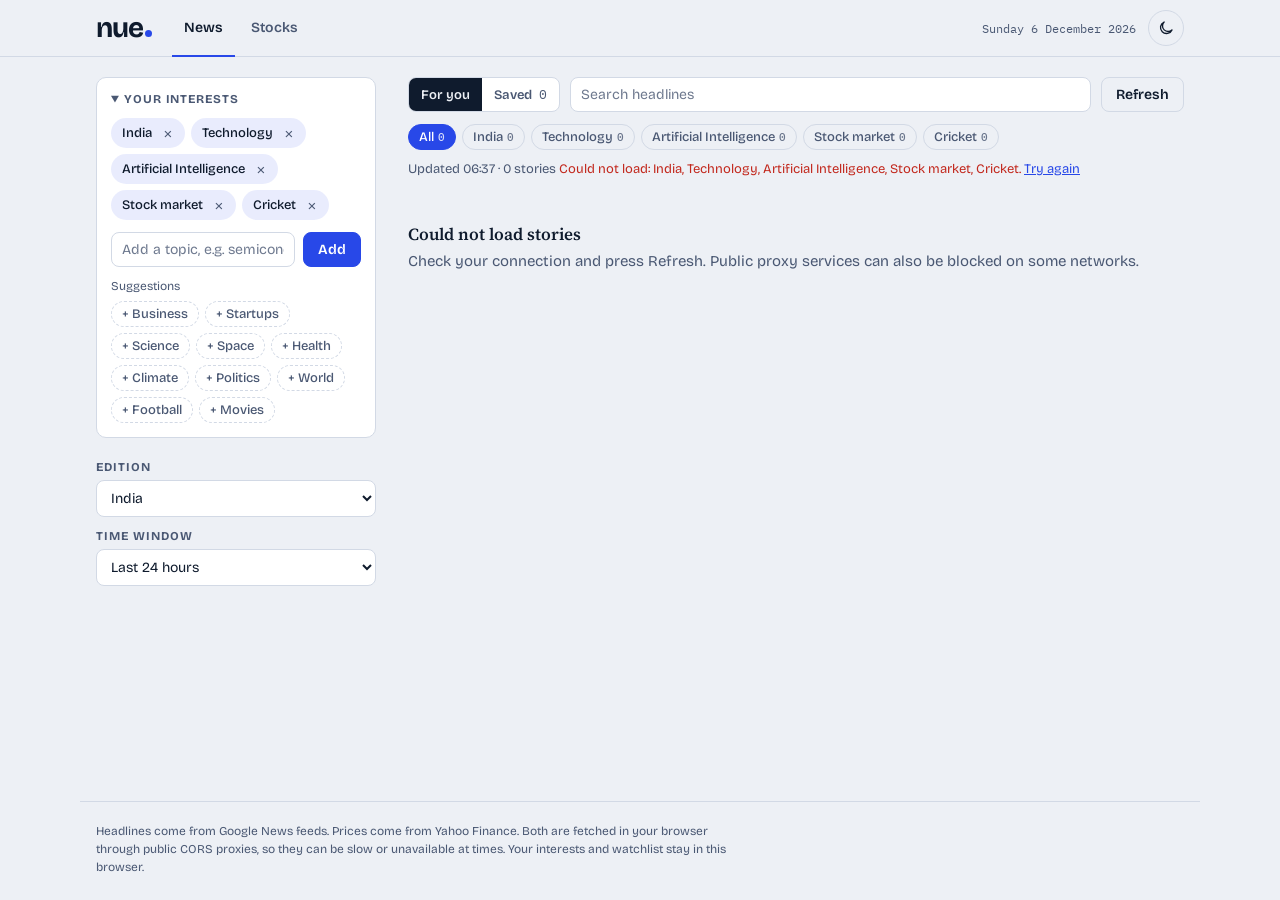
==== index.html @ 38126006 "Add nue: news by interest and stock watchlist with technical analysis Static web app (no build step)" ====
<!doctype html>
<html lang="en">
<head>
<meta charset="utf-8">
<meta name="viewport" content="width=device-width,initial-scale=1,viewport-fit=cover">
<title>nue</title>
<meta name="description" content="nue: a daily news wire built around your interests, with a stock watchlist and technical analysis.">
<meta name="theme-color" content="#EDF0F5" media="(prefers-color-scheme: light)">
<meta name="theme-color" content="#0A101C" media="(prefers-color-scheme: dark)">
<link rel="icon" href="data:image/svg+xml,%3Csvg xmlns='http://www.w3.org/2000/svg' viewBox='0 0 32 32'%3E%3Crect width='32' height='32' rx='7' fill='%232848E8'/%3E%3Ctext x='16' y='23' font-family='Arial,sans-serif' font-size='20' font-weight='700' text-anchor='middle' fill='white'%3En%3C/text%3E%3C/svg%3E">
<link rel="preconnect" href="https://fonts.googleapis.com">
<link rel="preconnect" href="https://fonts.gstatic.com" crossorigin>
<link rel="stylesheet" href="https://fonts.googleapis.com/css2?family=Bricolage+Grotesque:opsz,wght@12..96,400..700&family=IBM+Plex+Mono:wght@400;500&family=Source+Serif+4:opsz,wght@8..60,400..650&display=swap">
<link rel="stylesheet" href="style.css">
<script>
  // Apply a saved theme before first paint to avoid a flash.
  try { var t = JSON.parse(localStorage.getItem('nue.theme')); if (t === 'dark' || t === 'light') document.documentElement.setAttribute('data-theme', t); } catch (e) {}
</script>
</head>
<body>

<header class="top">
  <div class="wrap top-in">
    <a class="mark" href="#news" aria-label="nue home">nue<i aria-hidden="true"></i></a>
    <nav class="tabs" role="tablist" aria-label="Sections">
      <button class="tab" role="tab" id="tab-news" aria-controls="panel-news" aria-selected="true">News</button>
      <button class="tab" role="tab" id="tab-stocks" aria-controls="panel-stocks" aria-selected="false" tabindex="-1">Stocks</button>
    </nav>
    <div class="tools">
      <span class="today" id="today"></span>
      <button class="icon-btn" id="themeBtn" type="button" aria-label="Switch colour theme" title="Switch colour theme">
        <svg viewBox="0 0 24 24" width="18" height="18" fill="none" stroke="currentColor" stroke-width="1.8" stroke-linecap="round" stroke-linejoin="round" aria-hidden="true"><path d="M20 14.5A8 8 0 1 1 9.5 4a6.5 6.5 0 0 0 10.5 10.5z"/></svg>
      </button>
    </div>
  </div>
</header>

<main class="wrap">

  <!-- NEWS -->
  <section id="panel-news" role="tabpanel" aria-labelledby="tab-news">
    <div class="news-grid">
      <aside class="side" aria-label="Your interests">
        <details class="fold" open>
          <summary>Your interests</summary>
          <ul class="chips" id="interestList" aria-live="polite"></ul>
          <form class="add" id="interestForm" autocomplete="off">
            <label class="sr" for="interestInput">Add an interest</label>
            <input id="interestInput" type="text" maxlength="60" placeholder="Add a topic, e.g. semiconductors">
            <button class="btn" type="submit">Add</button>
          </form>
          <p class="hint">Suggestions</p>
          <ul class="chips chips-suggest" id="suggestList"></ul>
        </details>
        <div class="controls">
          <label for="regionSel">Edition</label>
          <select id="regionSel">
            <option value="IN">India</option>
            <option value="US">United States</option>
            <option value="GB">United Kingdom</option>
            <option value="AU">Australia</option>
          </select>
          <label for="winSel">Time window</label>
          <select id="winSel">
            <option value="1d">Last 24 hours</option>
            <option value="3d">Last 3 days</option>
            <option value="7d">Last 7 days</option>
          </select>
        </div>
      </aside>

      <section class="feed-col">
        <div class="feed-bar">
          <div class="seg" role="group" aria-label="View">
            <button type="button" class="seg-btn" id="viewFeed" aria-pressed="true">For you</button>
            <button type="button" class="seg-btn" id="viewSaved" aria-pressed="false">Saved <span id="savedCount">0</span></button>
          </div>
          <label class="sr" for="searchInput">Search headlines</label>
          <input id="searchInput" class="search" type="search" placeholder="Search headlines" autocomplete="off">
          <button class="btn btn-ghost" id="refreshBtn" type="button">Refresh</button>
        </div>
        <div class="filters" id="topicFilters" role="group" aria-label="Filter by interest"></div>
        <p class="status" id="newsStatus" role="status" aria-live="polite"></p>
        <ol class="feed" id="feed"></ol>
        <button class="btn btn-ghost more" id="moreBtn" type="button" hidden>Show more</button>
      </section>
    </div>
  </section>

  <!-- STOCKS -->
  <section id="panel-stocks" role="tabpanel" aria-labelledby="tab-stocks" hidden>
    <div class="market" id="marketStrip" aria-label="Market overview"></div>

    <div class="sect-head">
      <h2>Watchlist</h2>
      <form class="add add-sym" id="symForm" autocomplete="off">
        <label class="sr" for="symInput">Add symbols</label>
        <input id="symInput" type="text" maxlength="80" placeholder="Add symbols: INFY.NS, AAPL, ^NSEI" spellcheck="false" autocapitalize="characters">
        <button class="btn" type="submit">Add</button>
      </form>
    </div>
    <p class="hint">NSE stocks end in <code>.NS</code>, BSE in <code>.BO</code>. US tickers need no suffix. Indices start with <code>^</code>.</p>
    <p class="status" id="stockStatus" role="status" aria-live="polite"></p>

    <div class="scroll">
      <table class="tbl" id="watchTable">
        <thead>
          <tr>
            <th scope="col">Symbol</th>
            <th scope="col" class="num">Price</th>
            <th scope="col" class="num">1D</th>
            <th scope="col" class="num">1M</th>
            <th scope="col" class="num">RSI</th>
            <th scope="col">Technical read</th>
            <th scope="col"><span class="sr">Remove</span></th>
          </tr>
        </thead>
        <tbody id="watchBody"></tbody>
      </table>
    </div>

    <section class="detail" id="detail" aria-live="polite"></section>

    <p class="disclaimer">Technical reads use price history only (trend, momentum, range). They ignore earnings, valuation and news, and are not investment advice. Prices can be delayed.</p>
  </section>

</main>

<footer class="wrap foot">
  <p>Headlines come from Google News feeds. Prices come from Yahoo Finance. Both are fetched in your browser through public CORS proxies, so they can be slow or unavailable at times. Your interests and watchlist stay in this browser.</p>
</footer>

<script src="indicators.js"></script>
<script src="app.js"></script>
</body>
</html>
---- style.css ----
/* nue: a wire-desk layout. Timestamps run down a mono gutter, headlines in a news serif,
   numbers in mono, everything else quiet. One accent. */

:root {
  --bg: #EDF0F5;
  --surface: #FFFFFF;
  --surface-2: #E3E8F0;
  --ink: #0F1B2D;
  --ink-2: #4A5873;
  --line: #D2D9E5;
  --accent: #2848E8;
  --accent-ink: #FFFFFF;
  --accent-soft: rgba(40, 72, 232, 0.10);
  --up: #0E7A4F;
  --down: #C2281D;
  --warn: #8F5B00;
  --shadow: 0 1px 2px rgba(15, 27, 45, 0.06), 0 6px 18px rgba(15, 27, 45, 0.05);

  --f-ui: 'Bricolage Grotesque', system-ui, -apple-system, 'Segoe UI', Roboto, sans-serif;
  --f-serif: 'Source Serif 4', Georgia, 'Times New Roman', serif;
  --f-mono: 'IBM Plex Mono', ui-monospace, 'SFMono-Regular', Menlo, Consolas, monospace;

  --radius: 10px;
  color-scheme: light;
}

@media (prefers-color-scheme: dark) {
  :root:not([data-theme="light"]) {
    --bg: #0A101C;
    --surface: #121A2A;
    --surface-2: #1A2438;
    --ink: #E7ECF6;
    --ink-2: #98A6C2;
    --line: #25314A;
    --accent: #8CA2FF;
    --accent-ink: #0A101C;
    --accent-soft: rgba(140, 162, 255, 0.14);
    --up: #46D39A;
    --down: #FF7A70;
    --warn: #E9B24A;
    --shadow: 0 1px 2px rgba(0, 0, 0, 0.4), 0 8px 24px rgba(0, 0, 0, 0.3);
    color-scheme: dark;
  }
}
:root[data-theme="dark"] {
  --bg: #0A101C;
  --surface: #121A2A;
  --surface-2: #1A2438;
  --ink: #E7ECF6;
  --ink-2: #98A6C2;
  --line: #25314A;
  --accent: #8CA2FF;
  --accent-ink: #0A101C;
  --accent-soft: rgba(140, 162, 255, 0.14);
  --up: #46D39A;
  --down: #FF7A70;
  --warn: #E9B24A;
  --shadow: 0 1px 2px rgba(0, 0, 0, 0.4), 0 8px 24px rgba(0, 0, 0, 0.3);
  color-scheme: dark;
}

* { box-sizing: border-box; }
html { -webkit-text-size-adjust: 100%; scroll-padding-top: 72px; }
body {
  margin: 0;
  background: var(--bg);
  color: var(--ink);
  font: 400 15px/1.5 var(--f-ui);
  min-height: 100vh;
  display: flex;
  flex-direction: column;
}
main { flex: 1; padding-block: 20px 40px; }
h1, h2, h3, p { margin: 0; }
a { color: inherit; }
code { font-family: var(--f-mono); font-size: 0.88em; background: var(--surface-2); padding: 1px 5px; border-radius: 4px; }
[hidden] { display: none !important; }
:focus-visible { outline: 2px solid var(--accent); outline-offset: 2px; border-radius: 4px; }
.sr { position: absolute; width: 1px; height: 1px; overflow: hidden; clip: rect(0 0 0 0); white-space: nowrap; }

.wrap {
  width: 100%;
  max-width: 1120px;
  margin-inline: auto;
  padding-left: max(16px, env(safe-area-inset-left, 0px));
  padding-right: max(16px, env(safe-area-inset-right, 0px));
}

/* ---------- header ---------- */
.top {
  position: sticky;
  top: 0;
  z-index: 20;
  background: var(--bg);
  border-bottom: 1px solid var(--line);
  padding-top: env(safe-area-inset-top, 0px);
}
.top-in { display: flex; align-items: center; gap: 20px; min-height: 56px; }
.mark {
  font-weight: 700;
  font-size: 28px;
  letter-spacing: -0.04em;
  text-decoration: none;
  line-height: 1;
  display: inline-flex;
  align-items: baseline;
  gap: 2px;
}
.mark i { width: 7px; height: 7px; border-radius: 50%; background: var(--accent); display: inline-block; }
.tabs { display: flex; gap: 4px; align-self: stretch; }
.tab {
  appearance: none; background: none; border: 0; color: var(--ink-2);
  font: 600 14px var(--f-ui); padding: 0 12px; cursor: pointer;
  border-bottom: 2px solid transparent; margin-bottom: -1px;
}
.tab:hover { color: var(--ink); }
.tab[aria-selected="true"] { color: var(--ink); border-bottom-color: var(--accent); }
.tools { margin-left: auto; display: flex; align-items: center; gap: 12px; }
.today { font: 400 12px var(--f-mono); color: var(--ink-2); }
.icon-btn {
  appearance: none; background: transparent; border: 1px solid var(--line); color: var(--ink);
  width: 36px; height: 36px; border-radius: 50%; display: grid; place-items: center; cursor: pointer;
}
.icon-btn:hover { background: var(--surface-2); }

/* ---------- shared controls ---------- */
.btn {
  appearance: none; border: 1px solid var(--accent); background: var(--accent); color: var(--accent-ink);
  font: 600 14px var(--f-ui); padding: 8px 14px; border-radius: 8px; cursor: pointer; white-space: nowrap;
}
.btn:hover { filter: brightness(1.08); }
.btn:disabled { opacity: 0.55; cursor: progress; }
.btn-ghost { background: transparent; color: var(--ink); border-color: var(--line); }
.btn-ghost:hover { background: var(--surface-2); filter: none; }
input[type="text"], input[type="search"], select {
  font: 400 14px var(--f-ui); color: var(--ink); background: var(--surface);
  border: 1px solid var(--line); border-radius: 8px; padding: 8px 10px; min-width: 0; width: 100%;
}
input::placeholder { color: var(--ink-2); opacity: 0.8; }
select { cursor: pointer; }
.hint { font-size: 12px; color: var(--ink-2); margin: 10px 0 6px; }
.status { font-size: 13px; color: var(--ink-2); min-height: 20px; margin: 10px 0; }
.status button { background: none; border: 0; color: var(--accent); font: inherit; text-decoration: underline; cursor: pointer; padding: 0; }
.status .err { color: var(--down); }
.add { display: flex; gap: 8px; }
.chips { list-style: none; margin: 0; padding: 0; display: flex; flex-wrap: wrap; gap: 6px; }
.chip {
  display: inline-flex; align-items: center; gap: 6px; font: 500 13px var(--f-ui);
  background: var(--accent-soft); color: var(--ink); border: 1px solid transparent;
  padding: 4px 6px 4px 10px; border-radius: 999px;
}
.chip button {
  appearance: none; border: 0; background: transparent; color: var(--ink-2); cursor: pointer;
  width: 20px; height: 20px; border-radius: 50%; font-size: 15px; line-height: 1; display: grid; place-items: center; padding: 0;
}
.chip button:hover { background: var(--accent-soft); color: var(--ink); }
.chip-add {
  appearance: none; background: transparent; border: 1px dashed var(--line); color: var(--ink-2);
  font: 500 13px var(--f-ui); padding: 4px 10px; border-radius: 999px; cursor: pointer;
}
.chip-add:hover { color: var(--ink); border-color: var(--ink-2); }

/* ---------- news ---------- */
.news-grid { display: grid; grid-template-columns: 280px minmax(0, 1fr); gap: 32px; align-items: start; }
.side { position: sticky; top: 76px; display: flex; flex-direction: column; gap: 16px; }
.fold { background: var(--surface); border: 1px solid var(--line); border-radius: var(--radius); padding: 14px; }
.fold summary { font: 700 12px var(--f-ui); letter-spacing: 0.08em; text-transform: uppercase; color: var(--ink-2); cursor: pointer; margin-bottom: 12px; }
.fold .add { margin-top: 12px; }
.fold .chips-suggest { margin-top: 2px; }
.controls { display: grid; gap: 6px; }
.controls label { font: 700 12px var(--f-ui); letter-spacing: 0.08em; text-transform: uppercase; color: var(--ink-2); margin-top: 6px; }

.feed-col { min-width: 0; }
.feed-bar { display: flex; gap: 10px; align-items: center; flex-wrap: wrap; }
.search { flex: 1 1 180px; width: auto; }
.seg { display: inline-flex; border: 1px solid var(--line); border-radius: 8px; overflow: hidden; background: var(--surface); }
.seg-btn {
  appearance: none; background: transparent; border: 0; color: var(--ink-2); font: 600 13px var(--f-ui);
  padding: 8px 12px; cursor: pointer;
}
.seg-btn[aria-pressed="true"] { background: var(--ink); color: var(--bg); }
.seg-btn span { font-family: var(--f-mono); font-weight: 400; margin-left: 4px; }
.filters { display: flex; gap: 6px; flex-wrap: wrap; margin-top: 12px; }
.filter {
  appearance: none; border: 1px solid var(--line); background: transparent; color: var(--ink-2);
  font: 500 13px var(--f-ui); padding: 4px 10px; border-radius: 999px; cursor: pointer;
}
.filter:hover { color: var(--ink); }
.filter[aria-pressed="true"] { background: var(--accent); border-color: var(--accent); color: var(--accent-ink); }
.filter small { font-family: var(--f-mono); margin-left: 4px; opacity: 0.8; }

.feed { list-style: none; margin: 0; padding: 0; }
.day {
  font: 700 12px var(--f-ui); letter-spacing: 0.08em; text-transform: uppercase; color: var(--ink-2);
  padding: 18px 0 8px; border-bottom: 1px solid var(--ink);
}
.day:first-child { padding-top: 4px; }
.row { display: grid; grid-template-columns: 64px minmax(0, 1fr); gap: 14px; padding: 14px 0; border-bottom: 1px solid var(--line); }
.row .time { font: 400 13px/1.9 var(--f-mono); color: var(--ink-2); }
.hl {
  font: 600 19px/1.3 var(--f-serif); letter-spacing: -0.005em; text-decoration: none; display: inline;
  text-wrap: pretty; overflow-wrap: anywhere;
}
.hl:hover { text-decoration: underline; text-decoration-thickness: 1px; text-underline-offset: 3px; }
.row.lead .hl { font-size: 26px; line-height: 1.2; font-weight: 650; }
.meta { display: flex; flex-wrap: wrap; align-items: center; gap: 4px 10px; margin-top: 6px; font-size: 13px; color: var(--ink-2); }
.tag { font: 500 12px var(--f-ui); background: var(--surface-2); color: var(--ink); padding: 1px 8px; border-radius: 999px; }
.save {
  appearance: none; border: 0; background: transparent; color: var(--ink-2); cursor: pointer; font: 500 13px var(--f-ui);
  padding: 2px 6px; margin-left: auto; border-radius: 6px;
}
.save:hover { background: var(--surface-2); color: var(--ink); }
.save[aria-pressed="true"] { color: var(--accent); font-weight: 700; }
.more { margin: 18px auto 0; display: block; }
.skel { height: 14px; border-radius: 4px; background: linear-gradient(90deg, var(--surface-2), var(--line), var(--surface-2)); background-size: 200% 100%; animation: shimmer 1.4s linear infinite; }
@keyframes shimmer { to { background-position: -200% 0; } }
.empty { padding: 32px 0; color: var(--ink-2); }
.empty strong { color: var(--ink); display: block; font: 600 17px var(--f-serif); margin-bottom: 4px; }

/* ---------- stocks ---------- */
.market { display: grid; grid-template-columns: repeat(auto-fit, minmax(150px, 1fr)); gap: 12px; margin-bottom: 28px; }
.idx { background: var(--surface); border: 1px solid var(--line); border-radius: var(--radius); padding: 12px 14px; min-width: 0; }
.idx .nm { font: 700 12px var(--f-ui); letter-spacing: 0.08em; text-transform: uppercase; color: var(--ink-2); }
.idx .val { font: 500 22px var(--f-mono); margin-top: 4px; letter-spacing: -0.02em; }
.idx .chg { font: 400 13px var(--f-mono); margin-top: 2px; }
.sect-head { display: flex; align-items: center; justify-content: space-between; gap: 12px; flex-wrap: wrap; }
.sect-head h2 { font: 700 20px var(--f-ui); letter-spacing: -0.01em; }
.add-sym { flex: 1 1 300px; max-width: 420px; }
.up { color: var(--up); }
.down { color: var(--down); }
.flat { color: var(--ink-2); }

.scroll { position: relative; overflow-x: auto; background: var(--surface); border: 1px solid var(--line); border-radius: var(--radius); }
.tbl { width: 100%; min-width: 680px; border-collapse: collapse; }
.tbl th { font: 700 12px var(--f-ui); letter-spacing: 0.08em; text-transform: uppercase; color: var(--ink-2); text-align: left; padding: 10px 14px; border-bottom: 1px solid var(--line); white-space: nowrap; }
.tbl td { padding: 11px 14px; border-bottom: 1px solid var(--line); vertical-align: middle; }
.tbl tr:last-child td { border-bottom: 0; }
.tbl .num { text-align: right; font-family: var(--f-mono); font-variant-numeric: tabular-nums; white-space: nowrap; }
.tbl th.num { font-family: var(--f-ui); }
.tbl tbody tr { cursor: pointer; }
.tbl tbody tr:hover { background: var(--surface-2); }
.tbl tbody tr[aria-selected="true"] { background: var(--accent-soft); }
.sym { font: 500 14px var(--f-mono); }
.sym-name { display: block; font-size: 12px; color: var(--ink-2); max-width: 220px; overflow: hidden; text-overflow: ellipsis; white-space: nowrap; }
.pill { display: inline-block; font: 600 12px var(--f-ui); padding: 2px 9px; border-radius: 999px; border: 1px solid currentColor; white-space: nowrap; }
.x { appearance: none; border: 0; background: transparent; color: var(--ink-2); cursor: pointer; width: 28px; height: 28px; border-radius: 50%; font-size: 16px; }
.x:hover { background: var(--surface-2); color: var(--ink); }
.row-err { color: var(--down); font-size: 13px; }

.detail { margin-top: 24px; background: var(--surface); border: 1px solid var(--line); border-radius: var(--radius); padding: 20px; box-shadow: var(--shadow); }
.detail:empty { display: none; }
.d-head { display: flex; justify-content: space-between; align-items: flex-start; gap: 16px; flex-wrap: wrap; }
.d-title { font: 700 22px/1.2 var(--f-ui); letter-spacing: -0.01em; overflow-wrap: anywhere; }
.d-sub { font: 400 12px var(--f-mono); color: var(--ink-2); margin-top: 4px; }
.d-price { text-align: right; }
.d-price .big { font: 500 30px/1 var(--f-mono); letter-spacing: -0.03em; }
.d-price .chg { font: 400 14px var(--f-mono); margin-top: 6px; }
.ranges { margin: 16px 0 6px; display: flex; align-items: center; gap: 12px; flex-wrap: wrap; }
.legend { font: 400 12px var(--f-mono); color: var(--ink-2); display: flex; gap: 14px; flex-wrap: wrap; }
.legend b { display: inline-block; width: 14px; height: 2px; vertical-align: middle; margin-right: 5px; }
.chart-wrap { position: relative; height: 300px; }
.chart-wrap canvas { width: 100%; height: 100%; display: block; touch-action: pan-y; }
.grid { display: grid; grid-template-columns: repeat(auto-fit, minmax(210px, 1fr)); gap: 12px; margin-top: 18px; }
.metric { border: 1px solid var(--line); border-radius: 8px; padding: 12px; min-width: 0; }
.metric .k { font: 700 11px var(--f-ui); letter-spacing: 0.08em; text-transform: uppercase; color: var(--ink-2); }
.metric .v { font: 500 18px var(--f-mono); margin-top: 4px; overflow-wrap: anywhere; }
.metric .s { font-size: 12px; color: var(--ink-2); margin-top: 2px; }
.rangebar { height: 6px; background: var(--surface-2); border-radius: 3px; margin-top: 10px; position: relative; }
.rangebar i { position: absolute; top: -3px; width: 4px; height: 12px; border-radius: 2px; background: var(--accent); transform: translateX(-2px); }
.read { margin-top: 22px; display: grid; grid-template-columns: minmax(0, 260px) minmax(0, 1fr); gap: 24px; }
.read h3, .news-h h3 { font: 700 12px var(--f-ui); letter-spacing: 0.08em; text-transform: uppercase; color: var(--ink-2); margin-bottom: 8px; }
.verdict { font: 650 28px/1.1 var(--f-ui); letter-spacing: -0.02em; }
.meter { display: flex; gap: 3px; margin-top: 12px; }
.meter i { flex: 1; height: 8px; border-radius: 2px; background: var(--surface-2); }
.meter i.on-up { background: var(--up); }
.meter i.on-down { background: var(--down); }
.meter i.on-flat { background: var(--ink-2); }
.factors { list-style: none; margin: 0; padding: 0; display: grid; gap: 8px; }
.factors li { display: grid; grid-template-columns: 76px minmax(0, 1fr); gap: 10px; font-size: 14px; align-items: baseline; }
.factors .f-tag { font: 600 12px var(--f-ui); text-align: center; border: 1px solid currentColor; border-radius: 999px; padding: 1px 0; }
.factors .f-name { font-weight: 600; }
.factors .f-txt { color: var(--ink-2); display: block; }
.news-h { margin-top: 24px; }
.mini { list-style: none; margin: 0; padding: 0; }
.mini li { padding: 9px 0; border-bottom: 1px solid var(--line); }
.mini li:last-child { border-bottom: 0; }
.mini a { font: 600 15px/1.3 var(--f-serif); text-decoration: none; }
.mini a:hover { text-decoration: underline; }
.mini span { display: block; font-size: 12px; color: var(--ink-2); margin-top: 2px; }
.disclaimer { margin-top: 18px; font-size: 12px; color: var(--ink-2); max-width: 70ch; }
.foot { padding-block: 20px calc(24px + env(safe-area-inset-bottom, 0px)); border-top: 1px solid var(--line); font-size: 12px; color: var(--ink-2); }
.foot p { max-width: 80ch; }

/* ---------- small screens ---------- */
@media (max-width: 860px) {
  .news-grid { grid-template-columns: minmax(0, 1fr); gap: 20px; }
  .side { position: static; }
  .read { grid-template-columns: minmax(0, 1fr); gap: 18px; }
}
@media (max-width: 560px) {
  .today { display: none; }
  .top-in { gap: 12px; }
  .row { grid-template-columns: minmax(0, 1fr); gap: 4px; }
  .row .time { line-height: 1.4; }
  .hl { font-size: 18px; }
  .row.lead .hl { font-size: 22px; }
  .detail { padding: 14px; }
  .d-price { text-align: left; }
  .chart-wrap { height: 240px; }
  .feed-bar .search { flex-basis: 100%; order: 3; }
}
@media (prefers-reduced-motion: reduce) {
  .skel { animation: none; }
  * { scroll-behavior: auto !important; }
}
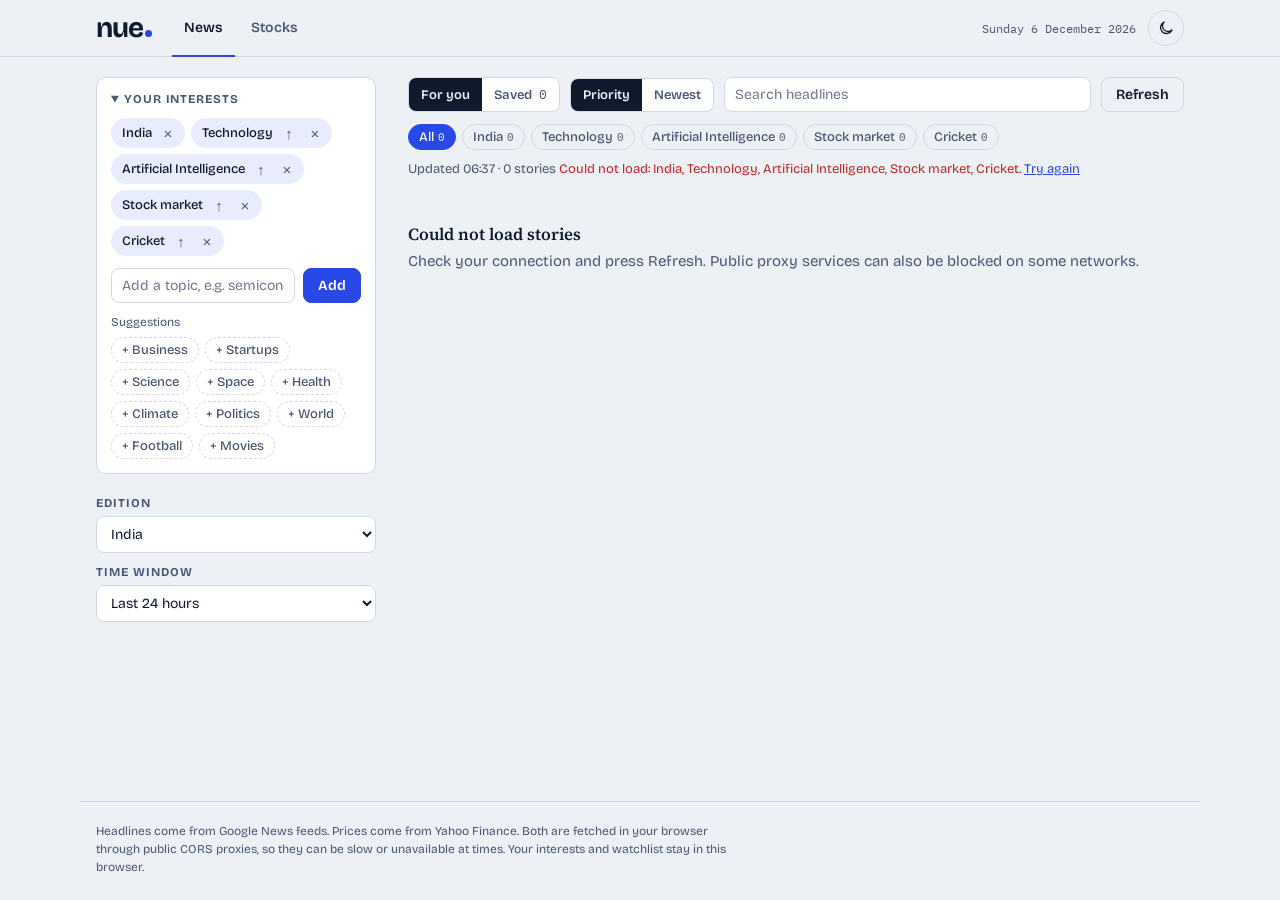
==== commit b8b880d2: "News: priority view with India first Group the feed by interest in the order the user lists them, so" ====
--- a/index.html
+++ b/index.html
@@ -75,6 +75,10 @@
             <button type="button" class="seg-btn" id="viewFeed" aria-pressed="true">For you</button>
             <button type="button" class="seg-btn" id="viewSaved" aria-pressed="false">Saved <span id="savedCount">0</span></button>
           </div>
+          <div class="seg" role="group" aria-label="Order">
+            <button type="button" class="seg-btn" id="sortPri" aria-pressed="true" title="Your first interest leads, then the rest in the order you list them">Priority</button>
+            <button type="button" class="seg-btn" id="sortNew" aria-pressed="false" title="All stories by time, newest first">Newest</button>
+          </div>
           <label class="sr" for="searchInput">Search headlines</label>
           <input id="searchInput" class="search" type="search" placeholder="Search headlines" autocomplete="off">
           <button class="btn btn-ghost" id="refreshBtn" type="button">Refresh</button>
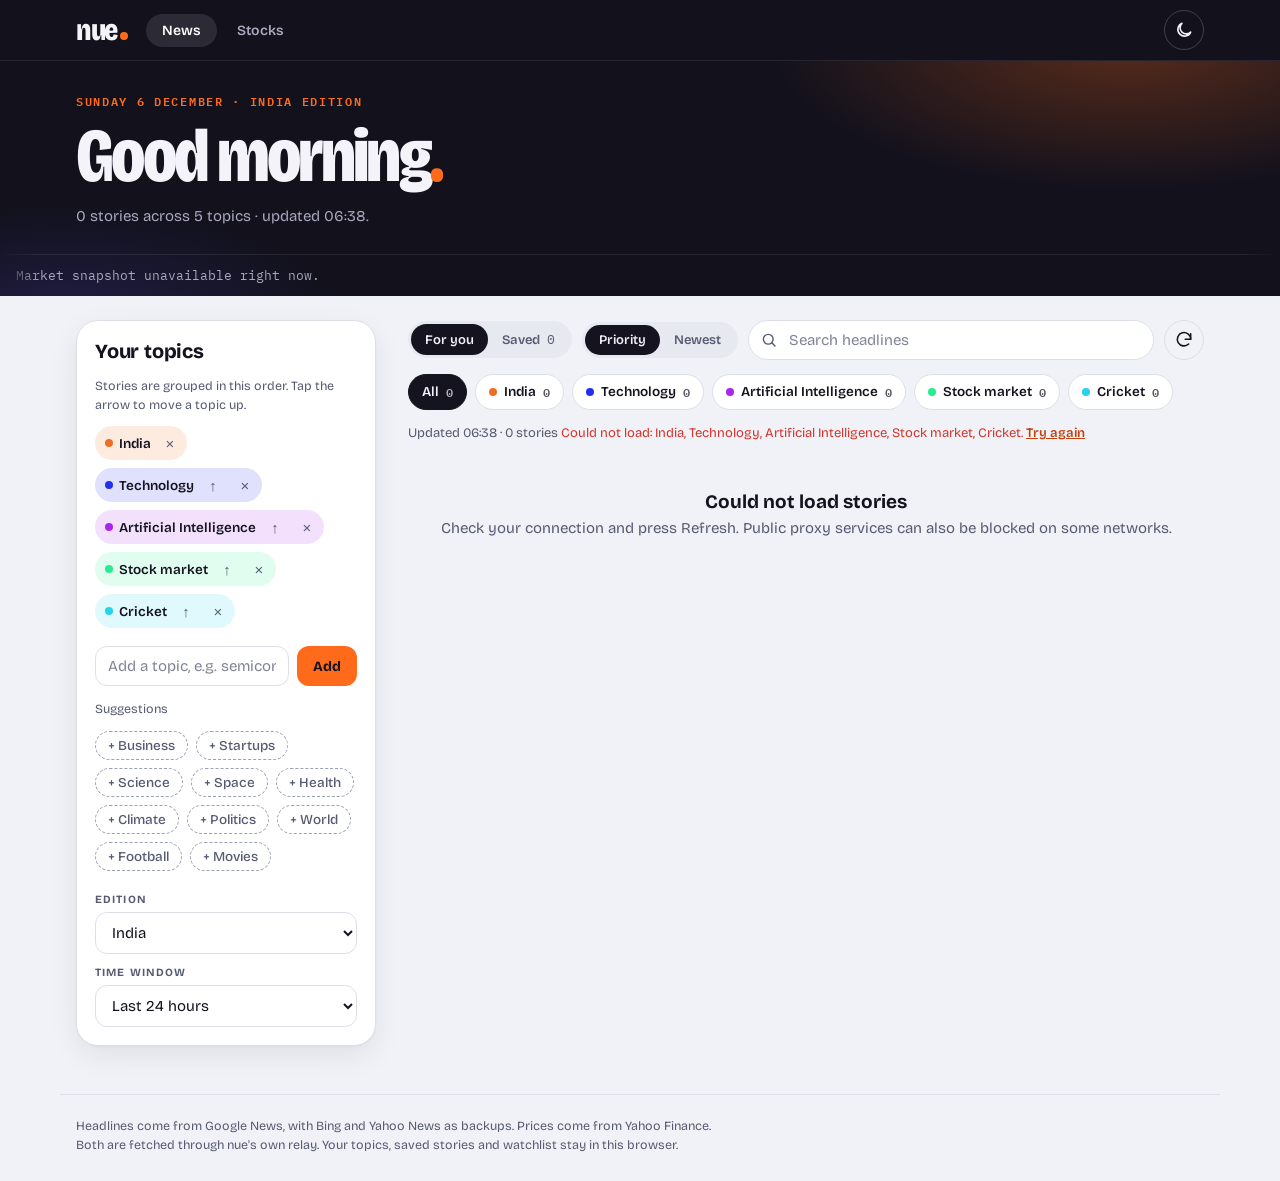
==== commit fb26525d: "Redesign: bold masthead with live ticker, story art cards, PWA install, phone layout Co-Authored-By:" ====
--- a/index.html
+++ b/index.html
@@ -4,13 +4,18 @@
 <meta charset="utf-8">
 <meta name="viewport" content="width=device-width,initial-scale=1,viewport-fit=cover">
 <title>nue</title>
-<meta name="description" content="nue: a daily news wire built around your interests, with a stock watchlist and technical analysis.">
-<meta name="theme-color" content="#EDF0F5" media="(prefers-color-scheme: light)">
-<meta name="theme-color" content="#0A101C" media="(prefers-color-scheme: dark)">
-<link rel="icon" href="data:image/svg+xml,%3Csvg xmlns='http://www.w3.org/2000/svg' viewBox='0 0 32 32'%3E%3Crect width='32' height='32' rx='7' fill='%232848E8'/%3E%3Ctext x='16' y='23' font-family='Arial,sans-serif' font-size='20' font-weight='700' text-anchor='middle' fill='white'%3En%3C/text%3E%3C/svg%3E">
+<meta name="description" content="nue: daily news built around your interests, India first, with a stock watchlist and technical analysis.">
+<meta name="theme-color" content="#12111C">
+<link rel="manifest" href="manifest.webmanifest">
+<link rel="icon" href="icons/favicon.svg" type="image/svg+xml">
+<link rel="apple-touch-icon" href="icons/apple-touch-icon.png">
+<meta name="mobile-web-app-capable" content="yes">
+<meta name="apple-mobile-web-app-capable" content="yes">
+<meta name="apple-mobile-web-app-title" content="nue">
+<meta name="apple-mobile-web-app-status-bar-style" content="black-translucent">
 <link rel="preconnect" href="https://fonts.googleapis.com">
 <link rel="preconnect" href="https://fonts.gstatic.com" crossorigin>
-<link rel="stylesheet" href="https://fonts.googleapis.com/css2?family=Bricolage+Grotesque:opsz,wght@12..96,400..700&family=IBM+Plex+Mono:wght@400;500&family=Source+Serif+4:opsz,wght@8..60,400..650&display=swap">
+<link rel="stylesheet" href="https://fonts.googleapis.com/css2?family=Bricolage+Grotesque:opsz,wdth,wght@12..96,75..100,300..800&family=IBM+Plex+Mono:wght@400;500&display=swap">
 <link rel="stylesheet" href="style.css">
 <script>
   // Apply a saved theme before first paint to avoid a flash.
@@ -19,39 +24,54 @@
 </head>
 <body>
 
+<div class="net" id="net" hidden role="status">You are offline. Showing the last stories and prices nue saved.</div>
+<div class="ptr" id="ptr" aria-hidden="true"></div>
+
 <header class="top">
   <div class="wrap top-in">
-    <a class="mark" href="#news" aria-label="nue home">nue<i aria-hidden="true"></i></a>
+    <a class="brand" href="#news" aria-label="nue home"><span class="brand-word">nue</span><i class="brand-dot" aria-hidden="true"></i></a>
     <nav class="tabs" role="tablist" aria-label="Sections">
       <button class="tab" role="tab" id="tab-news" aria-controls="panel-news" aria-selected="true">News</button>
       <button class="tab" role="tab" id="tab-stocks" aria-controls="panel-stocks" aria-selected="false" tabindex="-1">Stocks</button>
     </nav>
     <div class="tools">
-      <span class="today" id="today"></span>
-      <button class="icon-btn" id="themeBtn" type="button" aria-label="Switch colour theme" title="Switch colour theme">
-        <svg viewBox="0 0 24 24" width="18" height="18" fill="none" stroke="currentColor" stroke-width="1.8" stroke-linecap="round" stroke-linejoin="round" aria-hidden="true"><path d="M20 14.5A8 8 0 1 1 9.5 4a6.5 6.5 0 0 0 10.5 10.5z"/></svg>
-      </button>
+      <button class="pill-btn" id="installBtn" type="button" hidden><span class="ic" data-icon="install"></span>Install app</button>
+      <button class="icon-btn" id="themeBtn" type="button" aria-label="Switch colour theme" title="Switch colour theme"></button>
     </div>
   </div>
 </header>
+
+<section class="hero" aria-label="Today">
+  <div class="wrap hero-in">
+    <p class="hero-kicker" id="heroKicker"></p>
+    <h1 class="hero-title" id="heroTitle">Good morning.</h1>
+    <p class="hero-sub" id="heroSub"></p>
+  </div>
+  <div class="ticker" id="ticker" aria-label="Market snapshot">
+    <div class="ticker-track" id="tickerTrack"></div>
+  </div>
+</section>
 
 <main class="wrap">
 
   <!-- NEWS -->
   <section id="panel-news" role="tabpanel" aria-labelledby="tab-news">
     <div class="news-grid">
-      <aside class="side" aria-label="Your interests">
-        <details class="fold" open>
-          <summary>Your interests</summary>
-          <ul class="chips" id="interestList" aria-live="polite"></ul>
-          <form class="add" id="interestForm" autocomplete="off">
-            <label class="sr" for="interestInput">Add an interest</label>
-            <input id="interestInput" type="text" maxlength="60" placeholder="Add a topic, e.g. semiconductors">
-            <button class="btn" type="submit">Add</button>
-          </form>
-          <p class="hint">Suggestions</p>
-          <ul class="chips chips-suggest" id="suggestList"></ul>
-        </details>
+      <aside class="side" id="side" aria-label="Your topics">
+        <div class="sheet-grip" aria-hidden="true"></div>
+        <div class="side-head">
+          <h2>Your topics</h2>
+          <button class="icon-btn sheet-close" id="sideClose" type="button" aria-label="Close topics"></button>
+        </div>
+        <p class="hint">Stories are grouped in this order. Tap the arrow to move a topic up.</p>
+        <ul class="chips" id="interestList" aria-live="polite"></ul>
+        <form class="add" id="interestForm" autocomplete="off">
+          <label class="sr" for="interestInput">Add a topic</label>
+          <input id="interestInput" type="text" maxlength="60" placeholder="Add a topic, e.g. semiconductors">
+          <button class="btn" type="submit">Add</button>
+        </form>
+        <p class="hint">Suggestions</p>
+        <ul class="chips chips-suggest" id="suggestList"></ul>
         <div class="controls">
           <label for="regionSel">Edition</label>
           <select id="regionSel">
@@ -76,17 +96,21 @@
             <button type="button" class="seg-btn" id="viewSaved" aria-pressed="false">Saved <span id="savedCount">0</span></button>
           </div>
           <div class="seg" role="group" aria-label="Order">
-            <button type="button" class="seg-btn" id="sortPri" aria-pressed="true" title="Your first interest leads, then the rest in the order you list them">Priority</button>
+            <button type="button" class="seg-btn" id="sortPri" aria-pressed="true" title="Your first topic leads, then the rest in the order you list them">Priority</button>
             <button type="button" class="seg-btn" id="sortNew" aria-pressed="false" title="All stories by time, newest first">Newest</button>
           </div>
-          <label class="sr" for="searchInput">Search headlines</label>
-          <input id="searchInput" class="search" type="search" placeholder="Search headlines" autocomplete="off">
-          <button class="btn btn-ghost" id="refreshBtn" type="button">Refresh</button>
+          <div class="search-wrap">
+            <span class="ic" data-icon="search"></span>
+            <label class="sr" for="searchInput">Search headlines</label>
+            <input id="searchInput" class="search" type="search" placeholder="Search headlines" autocomplete="off">
+          </div>
+          <button class="icon-btn" id="topicsBtn" type="button" aria-label="Edit topics" title="Edit topics"></button>
+          <button class="icon-btn" id="refreshBtn" type="button" aria-label="Refresh news" title="Refresh news"></button>
         </div>
-        <div class="filters" id="topicFilters" role="group" aria-label="Filter by interest"></div>
+        <div class="filters" id="topicFilters" role="group" aria-label="Filter by topic"></div>
         <p class="status" id="newsStatus" role="status" aria-live="polite"></p>
         <ol class="feed" id="feed"></ol>
-        <button class="btn btn-ghost more" id="moreBtn" type="button" hidden>Show more</button>
+        <button class="btn btn-ghost more" id="moreBtn" type="button" hidden>Show more stories</button>
       </section>
     </div>
   </section>
@@ -115,6 +139,7 @@
             <th scope="col" class="num">1D</th>
             <th scope="col" class="num">1M</th>
             <th scope="col" class="num">RSI</th>
+            <th scope="col">Trend</th>
             <th scope="col">Technical read</th>
             <th scope="col"><span class="sr">Remove</span></th>
           </tr>
@@ -131,10 +156,35 @@
 </main>
 
 <footer class="wrap foot">
-  <p>Headlines come from Google News feeds. Prices come from Yahoo Finance. Both are fetched in your browser through public CORS proxies, so they can be slow or unavailable at times. Your interests and watchlist stay in this browser.</p>
+  <p>Headlines come from Google News, with Bing and Yahoo News as backups. Prices come from Yahoo Finance. Both are fetched through nue's own relay. Your topics, saved stories and watchlist stay in this browser.</p>
 </footer>
 
+<!-- phone navigation -->
+<nav class="bnav" id="bnav" aria-label="Main">
+  <button type="button" class="bn" data-go="news" aria-current="page"><span class="ic" data-icon="news"></span><span>News</span></button>
+  <button type="button" class="bn" data-go="stocks"><span class="ic" data-icon="chart"></span><span>Stocks</span></button>
+  <button type="button" class="bn" data-go="saved"><span class="ic" data-icon="bookmark"></span><span>Saved</span><b id="bnSaved" hidden>0</b></button>
+  <button type="button" class="bn" data-go="topics"><span class="ic" data-icon="topics"></span><span>Topics</span></button>
+</nav>
+
+<div class="scrim" id="scrim"></div>
+
+<div class="sheet" id="iosSheet" role="dialog" aria-modal="true" aria-labelledby="iosTitle" hidden>
+  <div class="sheet-grip" aria-hidden="true"></div>
+  <h2 id="iosTitle">Install nue on your iPhone</h2>
+  <ol class="ios-steps">
+    <li>Tap the <strong>Share</strong> button in Safari's toolbar.</li>
+    <li>Scroll down and tap <strong>Add to Home Screen</strong>.</li>
+    <li>Tap <strong>Add</strong>. nue opens full screen, like an app.</li>
+  </ol>
+  <button class="btn" id="iosClose" type="button">Got it</button>
+</div>
+
+<div class="toast" id="toast" role="status" aria-live="polite"></div>
+
 <script src="indicators.js"></script>
+<script src="viz.js"></script>
+<script src="ui.js"></script>
 <script src="app.js"></script>
 </body>
 </html>
--- a/style.css
+++ b/style.css
@@ -1,66 +1,91 @@
-/* nue: a wire-desk layout. Timestamps run down a mono gutter, headlines in a news serif,
-   numbers in mono, everything else quiet. One accent. */
+/* nue. Layout idea: an always-dark masthead (brand, greeting, live ticker) over a light or dark
+   reading surface. Boldness lives in two places only: the masthead type and the generated story art.
+   Colour comes from the topics: each topic has its own hue (set per element as --h). */
 
 :root {
-  --bg: #EDF0F5;
+  --bg: #F1F2F7;
   --surface: #FFFFFF;
-  --surface-2: #E3E8F0;
-  --ink: #0F1B2D;
-  --ink-2: #4A5873;
-  --line: #D2D9E5;
-  --accent: #2848E8;
-  --accent-ink: #FFFFFF;
-  --accent-soft: rgba(40, 72, 232, 0.10);
-  --up: #0E7A4F;
-  --down: #C2281D;
-  --warn: #8F5B00;
-  --shadow: 0 1px 2px rgba(15, 27, 45, 0.06), 0 6px 18px rgba(15, 27, 45, 0.05);
+  --surface-2: #E7E9F1;
+  --ink: #14131F;
+  --ink-2: #565B72;
+  --ink-3: #9AA0B6;
+  --line: #DCDFEA;
+  --accent: #FF6B1A;
+  --accent-ink: #14131F;
+  --accent-text: #C2410C;
+  --accent-soft: rgba(255, 107, 26, 0.13);
+  --up: #0E8A5B;
+  --up-soft: #6FC9A3;
+  --down: #D4342B;
+  --down-soft: #EE9C95;
+  --warn: #9A6200;
+  --tag-l: 32%;
+  --shadow: 0 1px 2px rgba(20, 19, 31, 0.05), 0 10px 30px rgba(20, 19, 31, 0.07);
+  --shadow-lift: 0 2px 4px rgba(20, 19, 31, 0.06), 0 16px 36px rgba(20, 19, 31, 0.12);
+
+  /* the masthead stays dark in both themes */
+  --mast: #12111C;
+  --mast-ink: #F4F3FA;
+  --mast-2: #A9A8BE;
+  --mast-line: rgba(255, 255, 255, 0.09);
+  --mast-up: #46E0A0;
+  --mast-down: #FF8A80;
 
   --f-ui: 'Bricolage Grotesque', system-ui, -apple-system, 'Segoe UI', Roboto, sans-serif;
-  --f-serif: 'Source Serif 4', Georgia, 'Times New Roman', serif;
   --f-mono: 'IBM Plex Mono', ui-monospace, 'SFMono-Regular', Menlo, Consolas, monospace;
-
-  --radius: 10px;
+  --gutter: max(16px, env(safe-area-inset-left, 0px));
   color-scheme: light;
 }
 
 @media (prefers-color-scheme: dark) {
   :root:not([data-theme="light"]) {
-    --bg: #0A101C;
-    --surface: #121A2A;
-    --surface-2: #1A2438;
-    --ink: #E7ECF6;
-    --ink-2: #98A6C2;
-    --line: #25314A;
-    --accent: #8CA2FF;
-    --accent-ink: #0A101C;
-    --accent-soft: rgba(140, 162, 255, 0.14);
-    --up: #46D39A;
-    --down: #FF7A70;
+    --bg: #0C0B14;
+    --surface: #16151F;
+    --surface-2: #211F2D;
+    --ink: #F2F1F8;
+    --ink-2: #A5A4BA;
+    --ink-3: #6A6980;
+    --line: #2B2A3A;
+    --accent: #FF7A2E;
+    --accent-text: #FF9B60;
+    --accent-soft: rgba(255, 122, 46, 0.16);
+    --up: #3DDC97;
+    --up-soft: #2C8F66;
+    --down: #FF7B72;
+    --down-soft: #A04E49;
     --warn: #E9B24A;
-    --shadow: 0 1px 2px rgba(0, 0, 0, 0.4), 0 8px 24px rgba(0, 0, 0, 0.3);
+    --tag-l: 76%;
+    --shadow: 0 1px 2px rgba(0, 0, 0, 0.4), 0 10px 30px rgba(0, 0, 0, 0.35);
+    --shadow-lift: 0 2px 4px rgba(0, 0, 0, 0.5), 0 16px 36px rgba(0, 0, 0, 0.5);
+    --mast: #08070E;
     color-scheme: dark;
   }
 }
 :root[data-theme="dark"] {
-  --bg: #0A101C;
-  --surface: #121A2A;
-  --surface-2: #1A2438;
-  --ink: #E7ECF6;
-  --ink-2: #98A6C2;
-  --line: #25314A;
-  --accent: #8CA2FF;
-  --accent-ink: #0A101C;
-  --accent-soft: rgba(140, 162, 255, 0.14);
-  --up: #46D39A;
-  --down: #FF7A70;
+  --bg: #0C0B14;
+  --surface: #16151F;
+  --surface-2: #211F2D;
+  --ink: #F2F1F8;
+  --ink-2: #A5A4BA;
+  --ink-3: #6A6980;
+  --line: #2B2A3A;
+  --accent: #FF7A2E;
+  --accent-text: #FF9B60;
+  --accent-soft: rgba(255, 122, 46, 0.16);
+  --up: #3DDC97;
+  --up-soft: #2C8F66;
+  --down: #FF7B72;
+  --down-soft: #A04E49;
   --warn: #E9B24A;
-  --shadow: 0 1px 2px rgba(0, 0, 0, 0.4), 0 8px 24px rgba(0, 0, 0, 0.3);
+  --tag-l: 76%;
+  --shadow: 0 1px 2px rgba(0, 0, 0, 0.4), 0 10px 30px rgba(0, 0, 0, 0.35);
+  --shadow-lift: 0 2px 4px rgba(0, 0, 0, 0.5), 0 16px 36px rgba(0, 0, 0, 0.5);
+  --mast: #08070E;
   color-scheme: dark;
 }
 
-* { box-sizing: border-box; }
-html { -webkit-text-size-adjust: 100%; scroll-padding-top: 72px; }
+* { box-sizing: border-box; -webkit-tap-highlight-color: transparent; }
+html { -webkit-text-size-adjust: 100%; scroll-padding-top: 76px; overscroll-behavior-y: contain; }
 body {
   margin: 0;
   background: var(--bg);
@@ -69,247 +94,480 @@
   min-height: 100vh;
   display: flex;
   flex-direction: column;
-}
-main { flex: 1; padding-block: 20px 40px; }
+  -webkit-font-smoothing: antialiased;
+}
+main { flex: 1; padding-block: 24px 48px; }
 h1, h2, h3, p { margin: 0; }
 a { color: inherit; }
 code { font-family: var(--f-mono); font-size: 0.88em; background: var(--surface-2); padding: 1px 5px; border-radius: 4px; }
 [hidden] { display: none !important; }
-:focus-visible { outline: 2px solid var(--accent); outline-offset: 2px; border-radius: 4px; }
+:focus-visible { outline: 2px solid var(--accent); outline-offset: 2px; border-radius: 6px; }
 .sr { position: absolute; width: 1px; height: 1px; overflow: hidden; clip: rect(0 0 0 0); white-space: nowrap; }
-
-.wrap {
-  width: 100%;
-  max-width: 1120px;
-  margin-inline: auto;
-  padding-left: max(16px, env(safe-area-inset-left, 0px));
-  padding-right: max(16px, env(safe-area-inset-right, 0px));
-}
-
-/* ---------- header ---------- */
-.top {
-  position: sticky;
-  top: 0;
-  z-index: 20;
-  background: var(--bg);
-  border-bottom: 1px solid var(--line);
-  padding-top: env(safe-area-inset-top, 0px);
-}
-.top-in { display: flex; align-items: center; gap: 20px; min-height: 56px; }
-.mark {
-  font-weight: 700;
-  font-size: 28px;
-  letter-spacing: -0.04em;
-  text-decoration: none;
-  line-height: 1;
-  display: inline-flex;
-  align-items: baseline;
-  gap: 2px;
-}
-.mark i { width: 7px; height: 7px; border-radius: 50%; background: var(--accent); display: inline-block; }
-.tabs { display: flex; gap: 4px; align-self: stretch; }
-.tab {
-  appearance: none; background: none; border: 0; color: var(--ink-2);
-  font: 600 14px var(--f-ui); padding: 0 12px; cursor: pointer;
-  border-bottom: 2px solid transparent; margin-bottom: -1px;
-}
-.tab:hover { color: var(--ink); }
-.tab[aria-selected="true"] { color: var(--ink); border-bottom-color: var(--accent); }
-.tools { margin-left: auto; display: flex; align-items: center; gap: 12px; }
-.today { font: 400 12px var(--f-mono); color: var(--ink-2); }
-.icon-btn {
-  appearance: none; background: transparent; border: 1px solid var(--line); color: var(--ink);
-  width: 36px; height: 36px; border-radius: 50%; display: grid; place-items: center; cursor: pointer;
-}
-.icon-btn:hover { background: var(--surface-2); }
-
-/* ---------- shared controls ---------- */
-.btn {
-  appearance: none; border: 1px solid var(--accent); background: var(--accent); color: var(--accent-ink);
-  font: 600 14px var(--f-ui); padding: 8px 14px; border-radius: 8px; cursor: pointer; white-space: nowrap;
-}
-.btn:hover { filter: brightness(1.08); }
-.btn:disabled { opacity: 0.55; cursor: progress; }
-.btn-ghost { background: transparent; color: var(--ink); border-color: var(--line); }
-.btn-ghost:hover { background: var(--surface-2); filter: none; }
-input[type="text"], input[type="search"], select {
-  font: 400 14px var(--f-ui); color: var(--ink); background: var(--surface);
-  border: 1px solid var(--line); border-radius: 8px; padding: 8px 10px; min-width: 0; width: 100%;
-}
-input::placeholder { color: var(--ink-2); opacity: 0.8; }
-select { cursor: pointer; }
-.hint { font-size: 12px; color: var(--ink-2); margin: 10px 0 6px; }
-.status { font-size: 13px; color: var(--ink-2); min-height: 20px; margin: 10px 0; }
-.status button { background: none; border: 0; color: var(--accent); font: inherit; text-decoration: underline; cursor: pointer; padding: 0; }
-.status .err { color: var(--down); }
-.add { display: flex; gap: 8px; }
-.chips { list-style: none; margin: 0; padding: 0; display: flex; flex-wrap: wrap; gap: 6px; }
-.chip {
-  display: inline-flex; align-items: center; gap: 6px; font: 500 13px var(--f-ui);
-  background: var(--accent-soft); color: var(--ink); border: 1px solid transparent;
-  padding: 4px 6px 4px 10px; border-radius: 999px;
-}
-.chip button {
-  appearance: none; border: 0; background: transparent; color: var(--ink-2); cursor: pointer;
-  width: 20px; height: 20px; border-radius: 50%; font-size: 15px; line-height: 1; display: grid; place-items: center; padding: 0;
-}
-.chip button:hover { background: var(--accent-soft); color: var(--ink); }
-.chip-add {
-  appearance: none; background: transparent; border: 1px dashed var(--line); color: var(--ink-2);
-  font: 500 13px var(--f-ui); padding: 4px 10px; border-radius: 999px; cursor: pointer;
-}
-.chip-add:hover { color: var(--ink); border-color: var(--ink-2); }
-
-/* ---------- news ---------- */
-.news-grid { display: grid; grid-template-columns: 280px minmax(0, 1fr); gap: 32px; align-items: start; }
-.side { position: sticky; top: 76px; display: flex; flex-direction: column; gap: 16px; }
-.fold { background: var(--surface); border: 1px solid var(--line); border-radius: var(--radius); padding: 14px; }
-.fold summary { font: 700 12px var(--f-ui); letter-spacing: 0.08em; text-transform: uppercase; color: var(--ink-2); cursor: pointer; margin-bottom: 12px; }
-.fold .add { margin-top: 12px; }
-.fold .chips-suggest { margin-top: 2px; }
-.controls { display: grid; gap: 6px; }
-.controls label { font: 700 12px var(--f-ui); letter-spacing: 0.08em; text-transform: uppercase; color: var(--ink-2); margin-top: 6px; }
-
-.feed-col { min-width: 0; }
-.feed-bar { display: flex; gap: 10px; align-items: center; flex-wrap: wrap; }
-.search { flex: 1 1 180px; width: auto; }
-.seg { display: inline-flex; border: 1px solid var(--line); border-radius: 8px; overflow: hidden; background: var(--surface); }
-.seg-btn {
-  appearance: none; background: transparent; border: 0; color: var(--ink-2); font: 600 13px var(--f-ui);
-  padding: 8px 12px; cursor: pointer;
-}
-.seg-btn[aria-pressed="true"] { background: var(--ink); color: var(--bg); }
-.seg-btn span { font-family: var(--f-mono); font-weight: 400; margin-left: 4px; }
-.filters { display: flex; gap: 6px; flex-wrap: wrap; margin-top: 12px; }
-.filter {
-  appearance: none; border: 1px solid var(--line); background: transparent; color: var(--ink-2);
-  font: 500 13px var(--f-ui); padding: 4px 10px; border-radius: 999px; cursor: pointer;
-}
-.filter:hover { color: var(--ink); }
-.filter[aria-pressed="true"] { background: var(--accent); border-color: var(--accent); color: var(--accent-ink); }
-.filter small { font-family: var(--f-mono); margin-left: 4px; opacity: 0.8; }
-
-.feed { list-style: none; margin: 0; padding: 0; }
-.day {
-  font: 700 12px var(--f-ui); letter-spacing: 0.08em; text-transform: uppercase; color: var(--ink-2);
-  padding: 18px 0 8px; border-bottom: 1px solid var(--ink);
-}
-.day:first-child { padding-top: 4px; }
-.row { display: grid; grid-template-columns: 64px minmax(0, 1fr); gap: 14px; padding: 14px 0; border-bottom: 1px solid var(--line); }
-.row .time { font: 400 13px/1.9 var(--f-mono); color: var(--ink-2); }
-.hl {
-  font: 600 19px/1.3 var(--f-serif); letter-spacing: -0.005em; text-decoration: none; display: inline;
-  text-wrap: pretty; overflow-wrap: anywhere;
-}
-.hl:hover { text-decoration: underline; text-decoration-thickness: 1px; text-underline-offset: 3px; }
-.row.lead .hl { font-size: 26px; line-height: 1.2; font-weight: 650; }
-.meta { display: flex; flex-wrap: wrap; align-items: center; gap: 4px 10px; margin-top: 6px; font-size: 13px; color: var(--ink-2); }
-.tag { font: 500 12px var(--f-ui); background: var(--surface-2); color: var(--ink); padding: 1px 8px; border-radius: 999px; }
-.save {
-  appearance: none; border: 0; background: transparent; color: var(--ink-2); cursor: pointer; font: 500 13px var(--f-ui);
-  padding: 2px 6px; margin-left: auto; border-radius: 6px;
-}
-.save:hover { background: var(--surface-2); color: var(--ink); }
-.save[aria-pressed="true"] { color: var(--accent); font-weight: 700; }
-.more { margin: 18px auto 0; display: block; }
-.skel { height: 14px; border-radius: 4px; background: linear-gradient(90deg, var(--surface-2), var(--line), var(--surface-2)); background-size: 200% 100%; animation: shimmer 1.4s linear infinite; }
-@keyframes shimmer { to { background-position: -200% 0; } }
-.empty { padding: 32px 0; color: var(--ink-2); }
-.empty strong { color: var(--ink); display: block; font: 600 17px var(--f-serif); margin-bottom: 4px; }
-
-/* ---------- stocks ---------- */
-.market { display: grid; grid-template-columns: repeat(auto-fit, minmax(150px, 1fr)); gap: 12px; margin-bottom: 28px; }
-.idx { background: var(--surface); border: 1px solid var(--line); border-radius: var(--radius); padding: 12px 14px; min-width: 0; }
-.idx .nm { font: 700 12px var(--f-ui); letter-spacing: 0.08em; text-transform: uppercase; color: var(--ink-2); }
-.idx .val { font: 500 22px var(--f-mono); margin-top: 4px; letter-spacing: -0.02em; }
-.idx .chg { font: 400 13px var(--f-mono); margin-top: 2px; }
-.sect-head { display: flex; align-items: center; justify-content: space-between; gap: 12px; flex-wrap: wrap; }
-.sect-head h2 { font: 700 20px var(--f-ui); letter-spacing: -0.01em; }
-.add-sym { flex: 1 1 300px; max-width: 420px; }
+.ic { display: inline-grid; place-items: center; }
 .up { color: var(--up); }
 .down { color: var(--down); }
 .flat { color: var(--ink-2); }
 
-.scroll { position: relative; overflow-x: auto; background: var(--surface); border: 1px solid var(--line); border-radius: var(--radius); }
-.tbl { width: 100%; min-width: 680px; border-collapse: collapse; }
-.tbl th { font: 700 12px var(--f-ui); letter-spacing: 0.08em; text-transform: uppercase; color: var(--ink-2); text-align: left; padding: 10px 14px; border-bottom: 1px solid var(--line); white-space: nowrap; }
-.tbl td { padding: 11px 14px; border-bottom: 1px solid var(--line); vertical-align: middle; }
+.wrap {
+  width: 100%;
+  max-width: 1160px;
+  margin-inline: auto;
+  padding-left: var(--gutter);
+  padding-right: max(16px, env(safe-area-inset-right, 0px));
+}
+
+/* ---------------------------------------------------------------- top bar */
+.net { background: var(--warn); color: #14131F; text-align: center; font-size: 13px; font-weight: 600; padding: 8px 16px; }
+.top {
+  position: sticky; top: 0; z-index: 30;
+  background: var(--mast); color: var(--mast-ink);
+  padding-top: env(safe-area-inset-top, 0px);
+  border-bottom: 1px solid var(--mast-line);
+}
+.top-in { display: flex; align-items: center; gap: 18px; min-height: 60px; }
+.brand { display: inline-flex; align-items: baseline; gap: 3px; text-decoration: none; color: var(--mast-ink); }
+.brand-word { font: 800 30px/1 var(--f-ui); font-stretch: 82%; letter-spacing: -0.045em; }
+.brand-dot { width: 8px; height: 8px; border-radius: 50%; background: var(--accent); display: inline-block; }
+.tabs { display: flex; gap: 4px; }
+.tab {
+  appearance: none; border: 0; background: transparent; color: var(--mast-2);
+  font: 600 14px var(--f-ui); padding: 8px 16px; border-radius: 999px; cursor: pointer;
+  transition: background .2s, color .2s;
+}
+.tab:hover { color: var(--mast-ink); }
+.tab[aria-selected="true"] { background: rgba(255, 255, 255, 0.11); color: #fff; }
+.tools { margin-left: auto; display: flex; align-items: center; gap: 10px; }
+.pill-btn {
+  appearance: none; border: 0; cursor: pointer; display: inline-flex; align-items: center; gap: 8px;
+  background: var(--accent); color: var(--accent-ink); font: 700 13px var(--f-ui);
+  padding: 8px 14px 8px 11px; border-radius: 999px; white-space: nowrap;
+  transition: transform .15s, filter .15s;
+}
+.pill-btn:hover { filter: brightness(1.07); }
+.pill-btn:active { transform: scale(0.96); }
+.pill-btn svg { width: 18px; height: 18px; }
+
+.icon-btn {
+  appearance: none; background: transparent; border: 1px solid var(--line); color: var(--ink); cursor: pointer;
+  width: 40px; height: 40px; border-radius: 50%; display: inline-grid; place-items: center; flex: none;
+  transition: background .15s, transform .15s;
+}
+.icon-btn:hover { background: var(--surface-2); }
+.icon-btn:active { transform: scale(0.92); }
+.top .icon-btn { color: var(--mast-ink); border-color: rgba(255, 255, 255, 0.2); }
+.top .icon-btn:hover { background: rgba(255, 255, 255, 0.1); }
+.icon-btn.spinning svg { animation: spin 0.9s linear infinite; }
+@keyframes spin { to { transform: rotate(360deg); } }
+
+/* ------------------------------------------------------------------- hero */
+.hero {
+  background:
+    radial-gradient(520px 220px at 88% -10%, rgba(255, 107, 26, 0.30), transparent 70%),
+    radial-gradient(420px 200px at 5% 120%, rgba(99, 91, 255, 0.20), transparent 70%),
+    var(--mast);
+  color: var(--mast-ink);
+}
+.hero-in { padding-block: 30px 26px; }
+.hero-kicker { font: 600 12px var(--f-mono); letter-spacing: 0.14em; text-transform: uppercase; color: var(--accent); }
+.hero-title {
+  font: 800 clamp(40px, 8vw, 76px)/0.98 var(--f-ui); font-stretch: 80%; letter-spacing: -0.035em;
+  margin-top: 8px; text-wrap: balance;
+}
+.hero-title .dot { color: var(--accent); }
+.hero-sub { margin-top: 12px; color: var(--mast-2); font-size: 15px; max-width: 60ch; }
+
+.ticker { border-top: 1px solid var(--mast-line); overflow: hidden; position: relative;
+  -webkit-mask-image: linear-gradient(90deg, transparent, #000 40px, #000 calc(100% - 40px), transparent);
+  mask-image: linear-gradient(90deg, transparent, #000 40px, #000 calc(100% - 40px), transparent); }
+.ticker-track { display: flex; width: max-content; animation: marquee 80s linear infinite; }
+.ticker:hover .ticker-track { animation-play-state: paused; }
+.tk { display: flex; align-items: baseline; gap: 10px; padding: 12px 26px; font: 500 13px var(--f-mono); white-space: nowrap; }
+.tk-name { color: var(--mast-2); text-transform: uppercase; letter-spacing: 0.06em; font-size: 11px; }
+.tk-val { color: #fff; }
+.tk-chg.up { color: var(--mast-up); }
+.tk-chg.down { color: var(--mast-down); }
+.tk-chg.flat { color: var(--mast-2); }
+.row.lead .tags { gap: 6px; }
+.tk-empty { padding: 12px var(--gutter); color: var(--mast-2); font: 400 13px var(--f-mono); }
+@keyframes marquee { to { transform: translateX(-50%); } }
+
+/* --------------------------------------------------------------- controls */
+.btn {
+  appearance: none; border: 0; background: var(--accent); color: var(--accent-ink);
+  font: 700 14px var(--f-ui); padding: 10px 16px; border-radius: 12px; cursor: pointer; white-space: nowrap;
+  transition: transform .15s, filter .15s;
+}
+.btn:hover { filter: brightness(1.06); }
+.btn:active { transform: scale(0.97); }
+.btn:disabled { opacity: 0.55; cursor: progress; }
+.btn-ghost { background: transparent; color: var(--ink); border: 1px solid var(--line); }
+.btn-ghost:hover { background: var(--surface-2); filter: none; }
+input[type="text"], input[type="search"], select {
+  font: 400 15px var(--f-ui); color: var(--ink); background: var(--surface);
+  border: 1px solid var(--line); border-radius: 12px; padding: 10px 12px; min-width: 0; width: 100%;
+}
+input::placeholder { color: var(--ink-2); opacity: 0.75; }
+select { cursor: pointer; }
+.hint { font-size: 12.5px; color: var(--ink-2); margin: 10px 0 8px; }
+.status { font-size: 13px; color: var(--ink-2); min-height: 20px; margin: 10px 0; }
+.status button { background: none; border: 0; color: var(--accent-text); font: inherit; font-weight: 600; text-decoration: underline; cursor: pointer; padding: 0; }
+.status .err { color: var(--down); }
+.add { display: flex; gap: 8px; }
+
+.seg { display: inline-flex; background: var(--surface-2); border-radius: 999px; padding: 3px; }
+.seg-btn {
+  appearance: none; background: transparent; border: 0; color: var(--ink-2); font: 600 13px var(--f-ui);
+  padding: 7px 14px; border-radius: 999px; cursor: pointer; white-space: nowrap; transition: background .2s, color .2s;
+}
+.seg-btn[aria-pressed="true"] { background: var(--ink); color: var(--bg); }
+.seg-btn span { font-family: var(--f-mono); font-weight: 400; margin-left: 4px; }
+
+.chips { list-style: none; margin: 0; padding: 0; display: flex; flex-wrap: wrap; gap: 8px; }
+.chip {
+  --h: 22;
+  display: inline-flex; align-items: center; gap: 6px; font: 600 13.5px var(--f-ui);
+  background: hsl(var(--h) 85% 50% / 0.13); color: var(--ink);
+  padding: 4px 4px 4px 10px; border-radius: 999px;
+}
+.chip::before { content: ""; width: 8px; height: 8px; border-radius: 50%; background: hsl(var(--h) 85% 54%); flex: none; }
+.chip button {
+  appearance: none; border: 0; background: transparent; color: var(--ink-2); cursor: pointer;
+  width: 26px; height: 26px; border-radius: 50%; font-size: 15px; line-height: 1; display: grid; place-items: center; padding: 0;
+}
+.chip button:hover { background: hsl(var(--h) 85% 50% / 0.2); color: var(--ink); }
+.chip-add {
+  appearance: none; background: transparent; border: 1px dashed var(--ink-3); color: var(--ink-2);
+  font: 500 13.5px var(--f-ui); padding: 5px 12px; border-radius: 999px; cursor: pointer;
+}
+.chip-add:hover { color: var(--ink); border-color: var(--ink-2); }
+
+/* ------------------------------------------------------------------- news */
+.news-grid { display: grid; grid-template-columns: 300px minmax(0, 1fr); gap: 32px; align-items: start; }
+.side {
+  position: sticky; top: 80px; background: var(--surface); border: 1px solid var(--line);
+  border-radius: 22px; padding: 18px; display: flex; flex-direction: column; gap: 4px; box-shadow: var(--shadow);
+}
+.side-head { display: flex; align-items: center; justify-content: space-between; }
+.side-head h2 { font: 750 20px var(--f-ui); letter-spacing: -0.01em; }
+.sheet-close, .sheet-grip { display: none; }
+.side .add { margin-top: 14px; }
+.controls { display: grid; gap: 6px; margin-top: 12px; }
+.controls label { font: 700 11px var(--f-ui); letter-spacing: 0.1em; text-transform: uppercase; color: var(--ink-2); margin-top: 6px; }
+
+.feed-col { min-width: 0; }
+.feed-bar { display: flex; gap: 10px; align-items: center; flex-wrap: wrap; }
+.search-wrap { position: relative; flex: 1 1 180px; min-width: 0; }
+.search-wrap .ic { position: absolute; left: 12px; top: 50%; transform: translateY(-50%); color: var(--ink-2); pointer-events: none; }
+.search-wrap svg { width: 18px; height: 18px; }
+input.search { padding-left: 40px; border-radius: 999px; }
+#topicsBtn { display: none; }
+
+.filters {
+  display: flex; gap: 8px; margin-top: 14px; overflow-x: auto; padding-bottom: 4px; scrollbar-width: none;
+  scroll-snap-type: x proximity;
+}
+.filters::-webkit-scrollbar { display: none; }
+.filter {
+  --h: 0;
+  flex: none; scroll-snap-align: start; appearance: none; border: 1px solid var(--line); background: var(--surface); color: var(--ink);
+  font: 600 13.5px var(--f-ui); padding: 7px 13px; border-radius: 999px; cursor: pointer; display: inline-flex; align-items: center; gap: 7px;
+  transition: background .2s, color .2s, border-color .2s;
+}
+.filter .d { width: 8px; height: 8px; border-radius: 50%; background: hsl(var(--h) 85% 54%); }
+.filter:hover { border-color: var(--ink-3); }
+.filter[aria-pressed="true"] { background: var(--ink); border-color: var(--ink); color: var(--bg); }
+.filter small { font-family: var(--f-mono); font-size: 11.5px; opacity: 0.7; }
+
+.feed { list-style: none; margin: 8px 0 0; padding: 0; display: grid; grid-template-columns: repeat(2, minmax(0, 1fr)); gap: 14px; }
+.day {
+  grid-column: 1 / -1; display: flex; align-items: center; gap: 10px; margin-top: 16px;
+  font: 750 22px/1 var(--f-ui); letter-spacing: -0.015em; --h: 22;
+}
+.day:first-child { margin-top: 4px; }
+.day .d { width: 12px; height: 12px; border-radius: 50%; background: hsl(var(--h) 85% 54%); flex: none; }
+.day .n { font: 400 12px var(--f-mono); color: var(--ink-2); letter-spacing: 0; }
+.day .badge { font: 700 11px var(--f-ui); letter-spacing: 0.06em; text-transform: uppercase; color: var(--accent-text); background: var(--accent-soft); padding: 3px 9px; border-radius: 999px; }
+.day::after { content: ""; flex: 1; height: 1px; background: var(--line); }
+
+.row {
+  --h: 22;
+  position: relative; display: grid; grid-template-columns: minmax(0, 1fr) 92px; grid-template-rows: 1fr auto; column-gap: 14px; row-gap: 6px;
+  background: var(--surface); border: 1px solid var(--line); border-radius: 20px; padding: 14px;
+  animation: rise .5s cubic-bezier(.2, .8, .2, 1) both; animation-delay: calc(var(--i, 0) * 45ms);
+  transition: transform .2s, box-shadow .2s;
+}
+.row:hover { transform: translateY(-2px); box-shadow: var(--shadow-lift); }
+@keyframes rise { from { opacity: 0.2; transform: translateY(12px); } to { opacity: 1; transform: none; } }
+.c-body { grid-column: 1; grid-row: 1; display: flex; flex-direction: column; gap: 8px; min-width: 0; }
+.c-art { grid-column: 2; grid-row: 1 / span 2; width: 92px; height: 92px; border-radius: 14px; overflow: hidden; align-self: start; }
+.c-art svg { width: 100%; height: 100%; display: block; }
+.c-art.skel { height: 92px; border-radius: 14px; }
+.tags { display: flex; flex-wrap: wrap; gap: 6px; }
+.tag {
+  align-self: flex-start; font: 700 11px var(--f-ui); letter-spacing: 0.06em; text-transform: uppercase;
+  background: hsl(var(--h) 85% 50% / 0.14); color: hsl(var(--h) 72% var(--tag-l)); padding: 3px 9px; border-radius: 999px;
+}
+.hl { font: 650 18px/1.27 var(--f-ui); letter-spacing: -0.012em; text-decoration: none; text-wrap: pretty; overflow-wrap: anywhere; color: var(--ink); }
+.hl:hover { text-decoration: underline; text-decoration-thickness: 1px; text-underline-offset: 3px; }
+.hl::after { content: ""; position: absolute; inset: 0; border-radius: 20px; }
+.meta { font-size: 13px; color: var(--ink-2); display: flex; flex-wrap: wrap; gap: 2px 10px; }
+.meta .src { font-weight: 600; color: var(--ink); }
+.acts { grid-column: 1; grid-row: 2; display: flex; gap: 2px; margin-left: -8px; position: relative; z-index: 1; }
+.act {
+  appearance: none; border: 0; background: transparent; color: var(--ink-2); cursor: pointer;
+  width: 38px; height: 38px; border-radius: 50%; display: inline-grid; place-items: center; transition: background .15s, color .15s, transform .15s;
+}
+.act:hover { background: var(--surface-2); color: var(--ink); }
+.act:active { transform: scale(0.88); }
+.act[aria-pressed="true"] { color: var(--accent-text); }
+
+.row.lead {
+  grid-column: 1 / -1; display: flex; flex-direction: column; justify-content: flex-end; min-height: 320px; padding: 0; border: 0; border-radius: 26px; overflow: hidden; isolation: isolate;
+  background: #14131F; box-shadow: var(--shadow-lift);
+}
+.row.lead .c-art { position: absolute; inset: 0; width: 100%; height: 100%; border-radius: 0; z-index: -2; }
+.row.lead::before { content: ""; position: absolute; inset: 0; z-index: -1; background: linear-gradient(to top, rgba(8, 7, 14, 0.92) 8%, rgba(8, 7, 14, 0.35) 62%, rgba(8, 7, 14, 0.08)); }
+.row.lead .c-body { padding: 26px; gap: 12px; }
+.row.lead .tag { background: rgba(255, 255, 255, 0.16); color: #fff; backdrop-filter: blur(6px); }
+.row.lead .hl { color: #fff; font-weight: 760; font-size: clamp(25px, 3.6vw, 40px); line-height: 1.1; letter-spacing: -0.025em; max-width: 26ch; }
+.row.lead .meta, .row.lead .meta .src { color: rgba(255, 255, 255, 0.82); }
+.row.lead .hl::after { border-radius: 26px; }
+.row.lead .acts { position: absolute; top: 12px; right: 12px; margin: 0; gap: 6px; }
+.row.lead .act { background: rgba(255, 255, 255, 0.16); color: #fff; backdrop-filter: blur(8px); }
+.row.lead .act:hover { background: rgba(255, 255, 255, 0.28); }
+.row.lead .act[aria-pressed="true"] { color: var(--accent); }
+.row.lead:hover { transform: none; }
+
+.skeleton { pointer-events: none; animation: none; }
+.skel { height: 14px; border-radius: 6px; background: linear-gradient(90deg, var(--surface-2), var(--line), var(--surface-2)); background-size: 200% 100%; animation: shimmer 1.4s linear infinite; }
+@keyframes shimmer { to { background-position: -200% 0; } }
+.empty { grid-column: 1 / -1; padding: 36px 8px; color: var(--ink-2); text-align: center; }
+.empty strong { color: var(--ink); display: block; font: 700 19px var(--f-ui); margin-bottom: 4px; }
+.more { margin: 22px auto 0; display: block; }
+
+/* ----------------------------------------------------------------- stocks */
+.market { display: grid; grid-template-columns: repeat(auto-fit, minmax(170px, 1fr)); gap: 12px; margin-bottom: 30px; }
+.idx {
+  display: grid; grid-template-columns: minmax(0, 1fr) auto; align-items: end; column-gap: 8px;
+  background: var(--surface); border: 1px solid var(--line); border-radius: 18px; padding: 14px; min-width: 0; box-shadow: var(--shadow);
+}
+.idx.up { background: linear-gradient(145deg, var(--surface) 55%, color-mix(in srgb, var(--up) 11%, var(--surface))); }
+.idx.down { background: linear-gradient(145deg, var(--surface) 55%, color-mix(in srgb, var(--down) 11%, var(--surface))); }
+.idx .nm { grid-column: 1 / -1; font: 700 11px var(--f-ui); letter-spacing: 0.1em; text-transform: uppercase; color: var(--ink-2); }
+.idx .val { grid-column: 1; font: 500 21px var(--f-mono); margin-top: 6px; letter-spacing: -0.02em; overflow-wrap: anywhere; }
+.idx .chg { grid-column: 1; font: 400 12.5px var(--f-mono); margin-top: 2px; }
+.idx .spark { grid-column: 2; grid-row: 2 / span 2; }
+.spark { display: block; overflow: visible; color: var(--ink-2); }
+.spark.up { color: var(--up); }
+.spark.down { color: var(--down); }
+.sect-head { display: flex; align-items: center; justify-content: space-between; gap: 12px; flex-wrap: wrap; }
+.sect-head h2 { font: 750 26px var(--f-ui); letter-spacing: -0.02em; }
+.add-sym { flex: 1 1 300px; max-width: 440px; }
+
+.scroll { position: relative; overflow-x: auto; background: var(--surface); border: 1px solid var(--line); border-radius: 22px; box-shadow: var(--shadow); }
+.tbl { width: 100%; min-width: 760px; border-collapse: collapse; }
+.tbl th { font: 700 11px var(--f-ui); letter-spacing: 0.1em; text-transform: uppercase; color: var(--ink-2); text-align: left; padding: 12px 14px; border-bottom: 1px solid var(--line); white-space: nowrap; }
+.tbl td { padding: 10px 14px; border-bottom: 1px solid var(--line); vertical-align: middle; }
 .tbl tr:last-child td { border-bottom: 0; }
 .tbl .num { text-align: right; font-family: var(--f-mono); font-variant-numeric: tabular-nums; white-space: nowrap; }
 .tbl th.num { font-family: var(--f-ui); }
-.tbl tbody tr { cursor: pointer; }
+.tbl tbody tr { cursor: pointer; transition: background .15s; }
 .tbl tbody tr:hover { background: var(--surface-2); }
 .tbl tbody tr[aria-selected="true"] { background: var(--accent-soft); }
-.sym { font: 500 14px var(--f-mono); }
+.sym { font: 500 14px var(--f-mono); appearance: none; background: none; border: 0; color: inherit; padding: 0; cursor: pointer; }
 .sym-name { display: block; font-size: 12px; color: var(--ink-2); max-width: 220px; overflow: hidden; text-overflow: ellipsis; white-space: nowrap; }
-.pill { display: inline-block; font: 600 12px var(--f-ui); padding: 2px 9px; border-radius: 999px; border: 1px solid currentColor; white-space: nowrap; }
-.x { appearance: none; border: 0; background: transparent; color: var(--ink-2); cursor: pointer; width: 28px; height: 28px; border-radius: 50%; font-size: 16px; }
+.pill { display: inline-block; font: 700 12px var(--f-ui); padding: 3px 10px; border-radius: 999px; border: 1px solid currentColor; white-space: nowrap; }
+.x { appearance: none; border: 0; background: transparent; color: var(--ink-2); cursor: pointer; width: 32px; height: 32px; border-radius: 50%; font-size: 17px; }
 .x:hover { background: var(--surface-2); color: var(--ink); }
 .row-err { color: var(--down); font-size: 13px; }
-
-.detail { margin-top: 24px; background: var(--surface); border: 1px solid var(--line); border-radius: var(--radius); padding: 20px; box-shadow: var(--shadow); }
+.tbl .c-spark { width: 96px; }
+
+.detail { margin-top: 26px; background: var(--surface); border: 1px solid var(--line); border-radius: 26px; padding: 24px; box-shadow: var(--shadow); animation: rise .45s both; }
 .detail:empty { display: none; }
 .d-head { display: flex; justify-content: space-between; align-items: flex-start; gap: 16px; flex-wrap: wrap; }
-.d-title { font: 700 22px/1.2 var(--f-ui); letter-spacing: -0.01em; overflow-wrap: anywhere; }
-.d-sub { font: 400 12px var(--f-mono); color: var(--ink-2); margin-top: 4px; }
+.d-title { font: 760 26px/1.15 var(--f-ui); letter-spacing: -0.02em; overflow-wrap: anywhere; }
+.d-sub { font: 400 12px var(--f-mono); color: var(--ink-2); margin-top: 6px; }
 .d-price { text-align: right; }
-.d-price .big { font: 500 30px/1 var(--f-mono); letter-spacing: -0.03em; }
-.d-price .chg { font: 400 14px var(--f-mono); margin-top: 6px; }
-.ranges { margin: 16px 0 6px; display: flex; align-items: center; gap: 12px; flex-wrap: wrap; }
+.d-price .big { font: 500 36px/1 var(--f-mono); letter-spacing: -0.04em; }
+.d-price .chg { font: 400 14px var(--f-mono); margin-top: 8px; }
+.ranges { margin: 18px 0 8px; display: flex; align-items: center; gap: 14px; flex-wrap: wrap; }
 .legend { font: 400 12px var(--f-mono); color: var(--ink-2); display: flex; gap: 14px; flex-wrap: wrap; }
 .legend b { display: inline-block; width: 14px; height: 2px; vertical-align: middle; margin-right: 5px; }
-.chart-wrap { position: relative; height: 300px; }
+.chart-wrap { position: relative; height: 310px; }
 .chart-wrap canvas { width: 100%; height: 100%; display: block; touch-action: pan-y; }
-.grid { display: grid; grid-template-columns: repeat(auto-fit, minmax(210px, 1fr)); gap: 12px; margin-top: 18px; }
-.metric { border: 1px solid var(--line); border-radius: 8px; padding: 12px; min-width: 0; }
-.metric .k { font: 700 11px var(--f-ui); letter-spacing: 0.08em; text-transform: uppercase; color: var(--ink-2); }
-.metric .v { font: 500 18px var(--f-mono); margin-top: 4px; overflow-wrap: anywhere; }
-.metric .s { font-size: 12px; color: var(--ink-2); margin-top: 2px; }
-.rangebar { height: 6px; background: var(--surface-2); border-radius: 3px; margin-top: 10px; position: relative; }
-.rangebar i { position: absolute; top: -3px; width: 4px; height: 12px; border-radius: 2px; background: var(--accent); transform: translateX(-2px); }
-.read { margin-top: 22px; display: grid; grid-template-columns: minmax(0, 260px) minmax(0, 1fr); gap: 24px; }
-.read h3, .news-h h3 { font: 700 12px var(--f-ui); letter-spacing: 0.08em; text-transform: uppercase; color: var(--ink-2); margin-bottom: 8px; }
-.verdict { font: 650 28px/1.1 var(--f-ui); letter-spacing: -0.02em; }
-.meter { display: flex; gap: 3px; margin-top: 12px; }
-.meter i { flex: 1; height: 8px; border-radius: 2px; background: var(--surface-2); }
-.meter i.on-up { background: var(--up); }
-.meter i.on-down { background: var(--down); }
-.meter i.on-flat { background: var(--ink-2); }
-.factors { list-style: none; margin: 0; padding: 0; display: grid; gap: 8px; }
-.factors li { display: grid; grid-template-columns: 76px minmax(0, 1fr); gap: 10px; font-size: 14px; align-items: baseline; }
-.factors .f-tag { font: 600 12px var(--f-ui); text-align: center; border: 1px solid currentColor; border-radius: 999px; padding: 1px 0; }
-.factors .f-name { font-weight: 600; }
+.grid { display: grid; grid-template-columns: repeat(auto-fit, minmax(210px, 1fr)); gap: 12px; margin-top: 20px; }
+.metric { background: var(--bg); border-radius: 16px; padding: 14px; min-width: 0; }
+.metric .k { font: 700 11px var(--f-ui); letter-spacing: 0.1em; text-transform: uppercase; color: var(--ink-2); }
+.metric .v { font: 500 19px var(--f-mono); margin-top: 5px; overflow-wrap: anywhere; }
+.metric .s { font-size: 12.5px; color: var(--ink-2); margin-top: 3px; }
+.rangebar { height: 6px; background: var(--surface-2); border-radius: 3px; margin-top: 12px; position: relative; }
+.rangebar i { position: absolute; top: -3px; width: 5px; height: 12px; border-radius: 3px; background: var(--accent); transform: translateX(-2px); }
+.read { margin-top: 24px; display: grid; grid-template-columns: minmax(0, 270px) minmax(0, 1fr); gap: 26px; }
+.read h3, .news-h h3 { font: 700 11px var(--f-ui); letter-spacing: 0.1em; text-transform: uppercase; color: var(--ink-2); margin-bottom: 10px; }
+.verdict-box { background: var(--bg); border-radius: 20px; padding: 18px; text-align: center; }
+.gauge { width: 100%; max-width: 230px; margin-inline: auto; display: block; }
+.verdict { font: 780 28px/1.1 var(--f-ui); letter-spacing: -0.02em; margin-top: 2px; }
+.factors { list-style: none; margin: 0; padding: 0; display: grid; gap: 10px; }
+.factors li { display: grid; grid-template-columns: 78px minmax(0, 1fr); gap: 12px; font-size: 14px; align-items: baseline; }
+.factors .f-tag { font: 700 12px var(--f-ui); text-align: center; border: 1px solid currentColor; border-radius: 999px; padding: 2px 0; }
+.factors .f-name { font-weight: 650; }
 .factors .f-txt { color: var(--ink-2); display: block; }
-.news-h { margin-top: 24px; }
+.news-h { margin-top: 26px; }
 .mini { list-style: none; margin: 0; padding: 0; }
-.mini li { padding: 9px 0; border-bottom: 1px solid var(--line); }
+.mini li { padding: 11px 0; border-bottom: 1px solid var(--line); }
 .mini li:last-child { border-bottom: 0; }
-.mini a { font: 600 15px/1.3 var(--f-serif); text-decoration: none; }
+.mini a { font: 620 16px/1.3 var(--f-ui); text-decoration: none; letter-spacing: -0.01em; }
 .mini a:hover { text-decoration: underline; }
-.mini span { display: block; font-size: 12px; color: var(--ink-2); margin-top: 2px; }
-.disclaimer { margin-top: 18px; font-size: 12px; color: var(--ink-2); max-width: 70ch; }
-.foot { padding-block: 20px calc(24px + env(safe-area-inset-bottom, 0px)); border-top: 1px solid var(--line); font-size: 12px; color: var(--ink-2); }
+.mini span { display: block; font-size: 12.5px; color: var(--ink-2); margin-top: 2px; }
+.disclaimer { margin-top: 20px; font-size: 12.5px; color: var(--ink-2); max-width: 70ch; }
+.foot { padding-block: 22px calc(26px + env(safe-area-inset-bottom, 0px)); border-top: 1px solid var(--line); font-size: 12.5px; color: var(--ink-2); }
 .foot p { max-width: 80ch; }
 
-/* ---------- small screens ---------- */
-@media (max-width: 860px) {
-  .news-grid { grid-template-columns: minmax(0, 1fr); gap: 20px; }
-  .side { position: static; }
-  .read { grid-template-columns: minmax(0, 1fr); gap: 18px; }
-}
-@media (max-width: 560px) {
-  .today { display: none; }
-  .top-in { gap: 12px; }
-  .row { grid-template-columns: minmax(0, 1fr); gap: 4px; }
-  .row .time { line-height: 1.4; }
-  .hl { font-size: 18px; }
-  .row.lead .hl { font-size: 22px; }
-  .detail { padding: 14px; }
+/* ---------------------------------------------- overlays: sheet, toast, nav */
+.scrim { position: fixed; inset: 0; z-index: 50; background: rgba(8, 7, 14, 0.55); opacity: 0; pointer-events: none; transition: opacity .25s; }
+.scrim.on { opacity: 1; pointer-events: auto; }
+.sheet {
+  position: fixed; left: 0; right: 0; bottom: 0; z-index: 60; background: var(--surface); color: var(--ink);
+  border-radius: 26px 26px 0 0; padding: 12px 20px calc(24px + env(safe-area-inset-bottom, 0px)); box-shadow: 0 -12px 40px rgba(0, 0, 0, 0.3);
+  max-width: 560px; margin-inline: auto; animation: sheetUp .3s cubic-bezier(.2, .8, .2, 1);
+}
+@keyframes sheetUp { from { transform: translateY(40px); opacity: 0; } to { transform: none; opacity: 1; } }
+.sheet h2 { font: 750 22px var(--f-ui); margin: 10px 0 14px; }
+.ios-steps { padding-left: 20px; margin: 0 0 18px; display: grid; gap: 10px; }
+.sheet-grip { width: 42px; height: 5px; border-radius: 3px; background: var(--line); margin: 0 auto 6px; }
+
+.toast {
+  position: fixed; left: 50%; bottom: calc(26px + env(safe-area-inset-bottom, 0px)); z-index: 80;
+  transform: translate(-50%, 14px); opacity: 0; pointer-events: none; max-width: min(92vw, 460px);
+  background: var(--ink); color: var(--bg); font: 600 14px var(--f-ui); padding: 12px 16px; border-radius: 14px;
+  display: flex; gap: 16px; align-items: center; transition: opacity .25s, transform .25s; box-shadow: var(--shadow-lift);
+}
+.toast.show { opacity: 1; transform: translate(-50%, 0); pointer-events: auto; }
+.toast button { appearance: none; border: 0; background: transparent; color: var(--accent); font: 800 14px var(--f-ui); cursor: pointer; padding: 0; }
+:root:not([data-theme="dark"]) .toast button { color: #FF8A4A; }
+
+.ptr {
+  position: fixed; left: 50%; top: calc(env(safe-area-inset-top, 0px) - 46px); z-index: 70; width: 42px; height: 42px; border-radius: 50%;
+  background: var(--surface); color: var(--accent-text); box-shadow: var(--shadow-lift); border: 1px solid var(--line);
+  display: grid; place-items: center; opacity: 0; transform: translate(-50%, 0); pointer-events: none; transition: opacity .2s;
+}
+.ptr.on { opacity: 1; }
+.ptr.ready { color: var(--accent); }
+.ptr.spin svg { animation: spin .8s linear infinite; }
+
+.bnav { display: none; }
+
+/* ------------------------------------------------------------- responsive */
+@media (max-width: 979px) {
+  .news-grid { grid-template-columns: minmax(0, 1fr); gap: 0; }
+  .side {
+    position: fixed; left: 0; right: 0; bottom: 0; top: auto; z-index: 60; max-height: 86vh; overflow-y: auto;
+    border: 0; border-radius: 26px 26px 0 0; padding: 12px 20px calc(26px + env(safe-area-inset-bottom, 0px));
+    transform: translateY(105%); visibility: hidden; transition: transform .32s cubic-bezier(.2, .8, .2, 1), visibility 0s .32s;
+    box-shadow: 0 -12px 40px rgba(0, 0, 0, 0.3); max-width: 620px; margin-inline: auto;
+  }
+  .side.open { transform: none; visibility: visible; transition: transform .32s cubic-bezier(.2, .8, .2, 1); }
+  .sheet-close, .sheet-grip { display: block; }
+  .sheet-close { display: inline-grid; }
+  #topicsBtn { display: inline-grid; }
+  .read { grid-template-columns: minmax(0, 1fr); gap: 20px; }
+}
+
+@media (max-width: 760px) {
+  body { font-size: 15px; }
+  main { padding-block: 16px calc(104px + env(safe-area-inset-bottom, 0px)); }
+  .foot { padding-bottom: calc(96px + env(safe-area-inset-bottom, 0px)); }
+  .wrap { padding-right: max(16px, env(safe-area-inset-right, 0px)); }
+  .tabs { display: none; }
+  .top-in { min-height: 54px; }
+  .brand-word { font-size: 27px; }
+  .pill-btn { padding: 7px 12px 7px 9px; }
+  .hero-in { padding-block: 22px 20px; }
+  .hero-sub { font-size: 14px; }
+  .tk { padding: 11px 20px; }
+  #topicsBtn { display: none; }
+
+  input[type="text"], input[type="search"], select { font-size: 16px; }
+  .feed-bar { gap: 8px; }
+  .feed-bar .seg { flex: 1 1 auto; }
+  .feed-bar .seg .seg-btn { flex: 1; padding-inline: 10px; }
+  .search-wrap { order: 5; flex-basis: 100%; }
+  .filters { margin-inline: calc(-1 * var(--gutter)); padding-inline: var(--gutter); }
+
+  .feed { grid-template-columns: minmax(0, 1fr); gap: 12px; }
+  .day { font-size: 20px; }
+  .row { grid-template-columns: minmax(0, 1fr) 80px; padding: 13px; border-radius: 18px; }
+  .c-art { width: 80px; height: 80px; }
+  .c-art.skel { height: 80px; }
+  .hl { font-size: 17px; }
+  .act { width: 42px; height: 42px; }
+  .row.lead { min-height: 300px; border-radius: 22px; margin-inline: 0; }
+  .row.lead .c-body { padding: 20px; }
+  .row.lead .hl { font-size: 25px; }
+
+  .market { grid-template-columns: repeat(2, minmax(0, 1fr)); }
+  .idx .val { font-size: 18px; }
+  .sect-head h2 { font-size: 23px; }
+  .add-sym { max-width: none; flex-basis: 100%; }
+
+  /* watchlist rows become cards */
+  .scroll { background: none; border: 0; box-shadow: none; overflow: visible; }
+  .tbl { min-width: 0; }
+  .tbl thead { position: absolute; width: 1px; height: 1px; overflow: hidden; clip: rect(0 0 0 0); }
+  .tbl, .tbl tbody { display: block; }
+  .tbl tbody tr {
+    display: grid; grid-template-columns: auto auto minmax(0, 1fr) auto; column-gap: 14px; row-gap: 8px; align-items: center;
+    grid-template-areas: "sym sym price price" "spark spark d1 d1" "m1 rsi read x";
+    background: var(--surface); border: 1px solid var(--line); border-radius: 18px; padding: 14px; margin-bottom: 12px; box-shadow: var(--shadow);
+  }
+  .tbl td { display: block; padding: 0; border: 0; }
+  .tbl .c-sym { grid-area: sym; }
+  .tbl .c-price { grid-area: price; text-align: right; font-size: 18px; }
+  .tbl .c-spark { grid-area: spark; width: auto; }
+  .tbl .c-d1 { grid-area: d1; text-align: right; font-size: 14px; }
+  .tbl .c-m1 { grid-area: m1; text-align: left; }
+  .tbl .c-rsi { grid-area: rsi; text-align: left; }
+  .tbl .c-read { grid-area: read; }
+  .tbl .c-x { grid-area: x; }
+  .tbl .c-m1::before, .tbl .c-rsi::before { content: attr(data-l); display: block; font: 700 10px var(--f-ui); letter-spacing: 0.1em; color: var(--ink-2); }
+  .tbl .c-wide { grid-area: auto / 1 / auto / -1; }
+  .tbl tbody tr:hover { background: var(--surface); }
+  .tbl tbody tr[aria-selected="true"] { background: var(--accent-soft); border-color: var(--accent); }
+
+  .detail { padding: 16px; border-radius: 22px; }
+  .d-title { font-size: 22px; }
   .d-price { text-align: left; }
-  .chart-wrap { height: 240px; }
-  .feed-bar .search { flex-basis: 100%; order: 3; }
-}
+  .d-price .big { font-size: 32px; }
+  .chart-wrap { height: 250px; }
+
+  .toast { bottom: calc(86px + env(safe-area-inset-bottom, 0px)); }
+
+  .bnav {
+    display: grid; grid-template-columns: repeat(4, 1fr); position: fixed; left: 0; right: 0; bottom: 0; z-index: 40;
+    background: color-mix(in srgb, var(--surface) 88%, transparent); -webkit-backdrop-filter: blur(18px); backdrop-filter: blur(18px);
+    border-top: 1px solid var(--line); padding: 6px max(8px, env(safe-area-inset-right, 0px)) calc(6px + env(safe-area-inset-bottom, 0px)) max(8px, env(safe-area-inset-left, 0px));
+  }
+  .bn {
+    appearance: none; background: transparent; border: 0; color: var(--ink-2); cursor: pointer; position: relative;
+    display: flex; flex-direction: column; align-items: center; gap: 3px; padding: 4px 0; font: 650 11px var(--f-ui);
+  }
+  .bn .ic { width: 58px; height: 30px; border-radius: 999px; transition: background .25s, color .25s; }
+  .bn[aria-current="page"] { color: var(--ink); }
+  .bn[aria-current="page"] .ic { background: var(--accent-soft); color: var(--accent-text); }
+  .bn:active .ic { transform: scale(0.94); }
+  .bn b { position: absolute; top: 0; left: calc(50% + 8px); min-width: 17px; height: 17px; padding: 0 4px; border-radius: 9px; background: var(--accent); color: var(--accent-ink); font: 800 10.5px/17px var(--f-ui); text-align: center; }
+}
+
+@media (max-width: 380px) {
+  .hero-title { font-size: 38px; }
+  .market { gap: 8px; }
+  .seg-btn { padding-inline: 8px; }
+}
+
 @media (prefers-reduced-motion: reduce) {
+  .ticker { overflow-x: auto; }
+  .ticker-track { animation: none; }
+  .row, .detail, .sheet { animation: none; }
   .skel { animation: none; }
-  * { scroll-behavior: auto !important; }
-}
+  * { transition-duration: 0.01ms !important; scroll-behavior: auto !important; }
+}
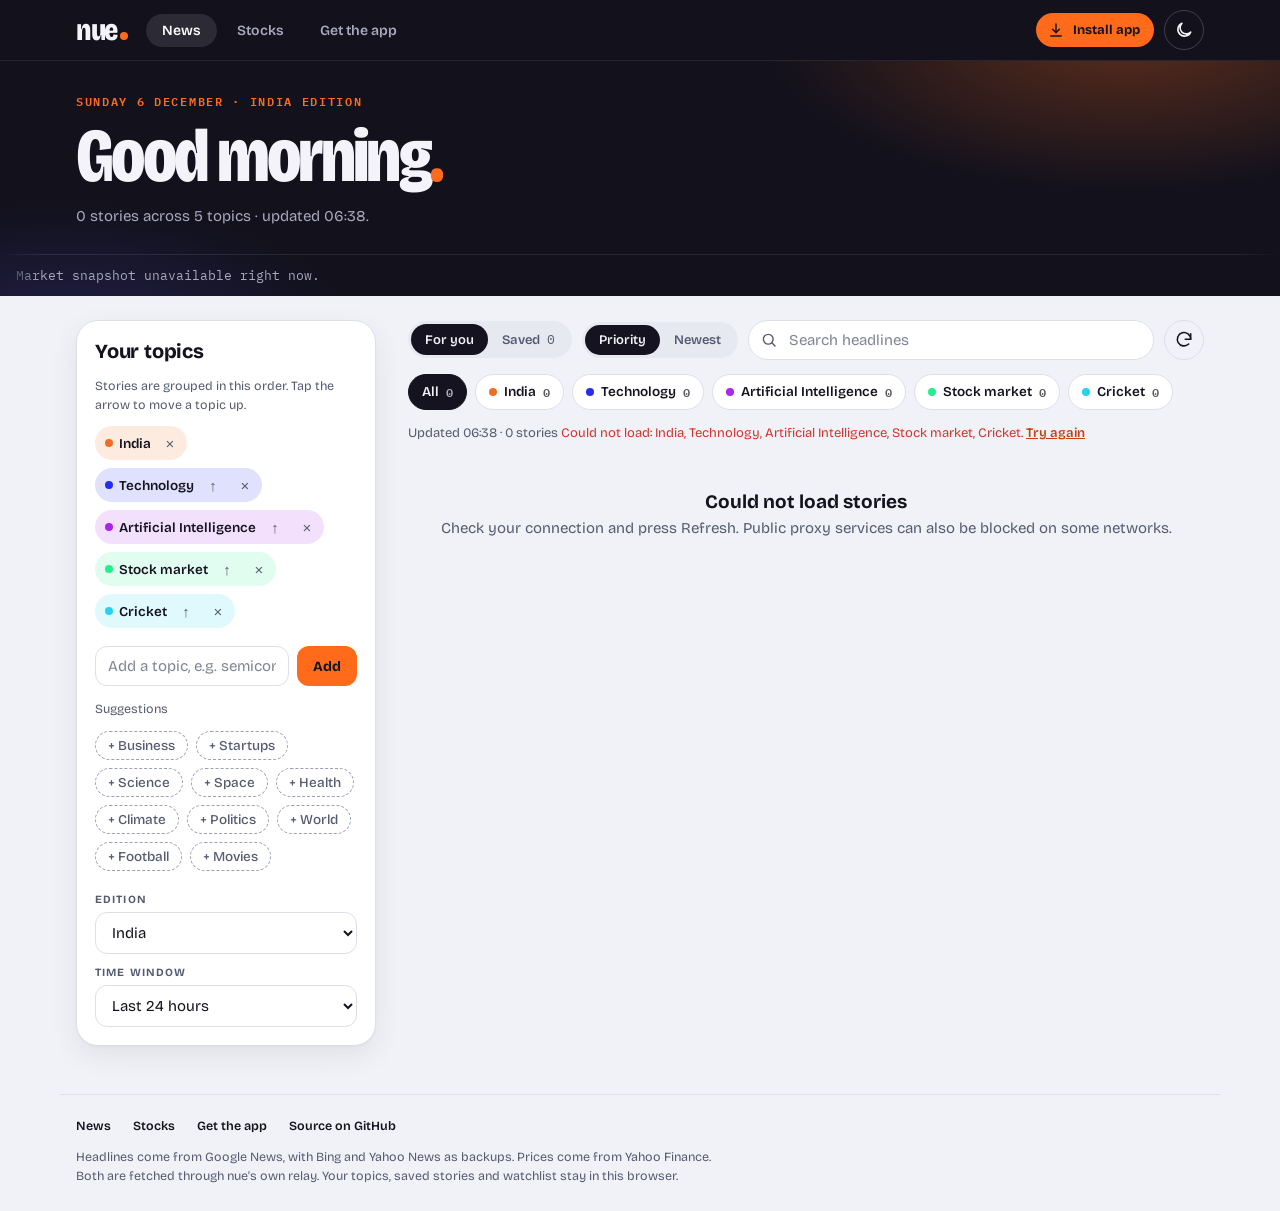
==== commit dd6f57ac: "Add Get the app guide: install steps for Android, iPhone/iPad, tablets and desktop Co-Authored-By: C" ====
--- a/index.html
+++ b/index.html
@@ -33,6 +33,7 @@
     <nav class="tabs" role="tablist" aria-label="Sections">
       <button class="tab" role="tab" id="tab-news" aria-controls="panel-news" aria-selected="true">News</button>
       <button class="tab" role="tab" id="tab-stocks" aria-controls="panel-stocks" aria-selected="false" tabindex="-1">Stocks</button>
+      <button class="tab" role="tab" id="tab-install" aria-controls="panel-install" aria-selected="false" tabindex="-1">Get the app</button>
     </nav>
     <div class="tools">
       <button class="pill-btn" id="installBtn" type="button" hidden><span class="ic" data-icon="install"></span>Install app</button>
@@ -153,9 +154,71 @@
     <p class="disclaimer">Technical reads use price history only (trend, momentum, range). They ignore earnings, valuation and news, and are not investment advice. Prices can be delayed.</p>
   </section>
 
+  <!-- INSTALL GUIDE -->
+  <section id="panel-install" role="tabpanel" aria-labelledby="tab-install" hidden>
+    <div class="guide-head">
+      <h2>Add nue to your home screen</h2>
+      <p>nue installs straight from your browser. No app store, no account, nothing to download. It opens full screen like any other app and keeps working offline with your last stories.</p>
+      <button class="btn" id="installNow" type="button" hidden>Install nue now</button>
+    </div>
+
+    <ul class="perks">
+      <li><span class="ic" data-icon="install"></span><strong>One tap away</strong><span>Its own icon on your home screen or desktop.</span></li>
+      <li><span class="ic" data-icon="wifi"></span><strong>Works offline</strong><span>Your latest stories and prices stay readable without a signal.</span></li>
+      <li><span class="ic" data-icon="refresh"></span><strong>Always current</strong><span>Updates itself. Nothing to reinstall.</span></li>
+    </ul>
+
+    <div class="devices">
+      <article class="device" data-device="android">
+        <header><span class="dev-tag">Android phones and tablets</span><span class="you">Your device</span></header>
+        <h3>Chrome</h3>
+        <ol>
+          <li>Open <strong>kunalurkude.github.io/nue</strong> in Chrome.</li>
+          <li>Tap the orange <strong>Install app</strong> button at the top. If you do not see it, tap the <strong>⋮</strong> menu, then <strong>Install app</strong> (or <strong>Add to Home screen</strong>).</li>
+          <li>Tap <strong>Install</strong> to confirm.</li>
+          <li>Open nue from your home screen or app drawer.</li>
+        </ol>
+        <p class="note">Samsung Internet: tap the <strong>≡</strong> menu, then <strong>Add page to</strong>, then <strong>Home screen</strong>.</p>
+      </article>
+
+      <article class="device" data-device="ios">
+        <header><span class="dev-tag">iPhone and iPad</span><span class="you">Your device</span></header>
+        <h3>Safari</h3>
+        <ol>
+          <li>Open <strong>kunalurkude.github.io/nue</strong> in Safari.</li>
+          <li>Tap the <strong>Share</strong> button. On iPhone it is in the bottom bar, on iPad in the top bar.</li>
+          <li>Scroll down and tap <strong>Add to Home Screen</strong>.</li>
+          <li>Keep <strong>Open as Web App</strong> switched on, then tap <strong>Add</strong>.</li>
+        </ol>
+        <p class="note">On iOS 16.4 and later, Chrome and Edge can do this too: Share, then Add to Home Screen.</p>
+      </article>
+
+      <article class="device" data-device="desktop">
+        <header><span class="dev-tag">Windows, Mac and Chromebook</span><span class="you">Your device</span></header>
+        <h3>Chrome or Edge</h3>
+        <ol>
+          <li>Open <strong>kunalurkude.github.io/nue</strong>.</li>
+          <li>Click the <strong>Install</strong> icon at the right end of the address bar, or the <strong>Install app</strong> button at the top of nue.</li>
+          <li>Click <strong>Install</strong>.</li>
+          <li>nue opens in its own window and appears in your Start menu, Launchpad or app list.</li>
+        </ol>
+        <p class="note">Safari on Mac: File, then <strong>Add to Dock</strong>.</p>
+      </article>
+    </div>
+
+    <div class="faq">
+      <h3>Trouble installing?</h3>
+      <details><summary>I do not see an Install option</summary><p>Use the full browser (Chrome or Edge on Android and desktop, Safari on iPhone and iPad). Private windows and the browser built into other apps, such as Instagram or WhatsApp, hide the option. Open the link in your normal browser instead.</p></details>
+      <details><summary>How do I remove it?</summary><p>Press and hold the nue icon, then choose Remove or Uninstall. On desktop, open nue and use the menu in its window.</p></details>
+      <details><summary>Do I get updates?</summary><p>Yes. When a new version is ready, nue shows an Update button at the bottom of the screen.</p></details>
+      <details><summary>Where is my data stored?</summary><p>Your topics, saved stories and watchlist stay on your device. Nothing is sent to an account.</p></details>
+    </div>
+  </section>
+
 </main>
 
 <footer class="wrap foot">
+  <nav class="foot-links" aria-label="Footer"><a href="#news">News</a><a href="#stocks">Stocks</a><a href="#install">Get the app</a><a href="https://github.com/kunalurkude/nue" target="_blank" rel="noopener noreferrer">Source on GitHub</a></nav>
   <p>Headlines come from Google News, with Bing and Yahoo News as backups. Prices come from Yahoo Finance. Both are fetched through nue's own relay. Your topics, saved stories and watchlist stay in this browser.</p>
 </footer>
 
--- a/style.css
+++ b/style.css
@@ -457,8 +457,43 @@
 
 .bnav { display: none; }
 
+/* ------------------------------------------------------------ install guide */
+.guide-head { max-width: 62ch; }
+.guide-head h2 { font: 780 clamp(28px, 4vw, 40px)/1.08 var(--f-ui); letter-spacing: -0.03em; }
+.guide-head p { margin: 12px 0 18px; color: var(--ink-2); font-size: 16px; }
+.perks { list-style: none; margin: 26px 0 0; padding: 0; display: grid; grid-template-columns: repeat(3, minmax(0, 1fr)); gap: 12px; }
+.perks li { display: grid; grid-template-columns: 40px 1fr; column-gap: 12px; align-items: center; background: var(--surface); border: 1px solid var(--line); border-radius: 18px; padding: 14px; }
+.perks .ic { grid-row: 1 / span 2; width: 40px; height: 40px; border-radius: 12px; background: var(--accent-soft); color: var(--accent-text); }
+.perks strong { font-weight: 700; }
+.perks span:last-child { font-size: 13px; color: var(--ink-2); }
+.devices { display: grid; grid-template-columns: repeat(3, minmax(0, 1fr)); gap: 16px; margin-top: 22px; align-items: start; }
+.device { background: var(--surface); border: 1px solid var(--line); border-radius: 24px; padding: 22px; box-shadow: var(--shadow); }
+.device header { display: flex; justify-content: space-between; align-items: center; gap: 8px; }
+.dev-tag { font: 700 11px var(--f-ui); letter-spacing: 0.1em; text-transform: uppercase; color: var(--ink-2); }
+.device .you { display: none; font: 700 11px var(--f-ui); color: var(--accent-text); background: var(--accent-soft); padding: 3px 9px; border-radius: 999px; white-space: nowrap; }
+.device.mine { border-color: var(--accent); box-shadow: 0 0 0 1px var(--accent), var(--shadow-lift); }
+.device.mine .you { display: inline-block; }
+.device h3 { font: 750 22px var(--f-ui); letter-spacing: -0.015em; margin: 8px 0 14px; }
+.device ol { list-style: none; counter-reset: s; margin: 0; padding: 0; display: grid; gap: 14px; }
+.device li { counter-increment: s; position: relative; padding-left: 38px; font-size: 14.5px; }
+.device li::before { content: counter(s); position: absolute; left: 0; top: -1px; width: 26px; height: 26px; border-radius: 50%; background: var(--ink); color: var(--bg); font: 700 13px/26px var(--f-mono); text-align: center; }
+.device .note { margin-top: 16px; padding-top: 14px; border-top: 1px solid var(--line); font-size: 13px; color: var(--ink-2); }
+.faq { margin-top: 30px; max-width: 760px; }
+.faq h3 { font: 750 22px var(--f-ui); letter-spacing: -0.015em; margin-bottom: 8px; }
+.faq details { border-bottom: 1px solid var(--line); padding: 12px 0; }
+.faq summary { cursor: pointer; font-weight: 650; list-style: none; display: flex; justify-content: space-between; gap: 12px; }
+.faq summary::-webkit-details-marker { display: none; }
+.faq summary::after { content: "+"; font: 400 20px/1 var(--f-mono); color: var(--ink-2); }
+.faq details[open] summary::after { content: "−"; }
+.faq details p { margin-top: 8px; color: var(--ink-2); font-size: 14.5px; }
+.foot-links { display: flex; flex-wrap: wrap; gap: 6px 22px; margin-bottom: 12px; }
+.foot-links a { font-weight: 600; color: var(--ink); text-decoration: none; }
+.foot-links a:hover { text-decoration: underline; }
+
 /* ------------------------------------------------------------- responsive */
 @media (max-width: 979px) {
+  .devices { grid-template-columns: minmax(0, 1fr); }
+  .perks { grid-template-columns: minmax(0, 1fr); }
   .news-grid { grid-template-columns: minmax(0, 1fr); gap: 0; }
   .side {
     position: fixed; left: 0; right: 0; bottom: 0; top: auto; z-index: 60; max-height: 86vh; overflow-y: auto;
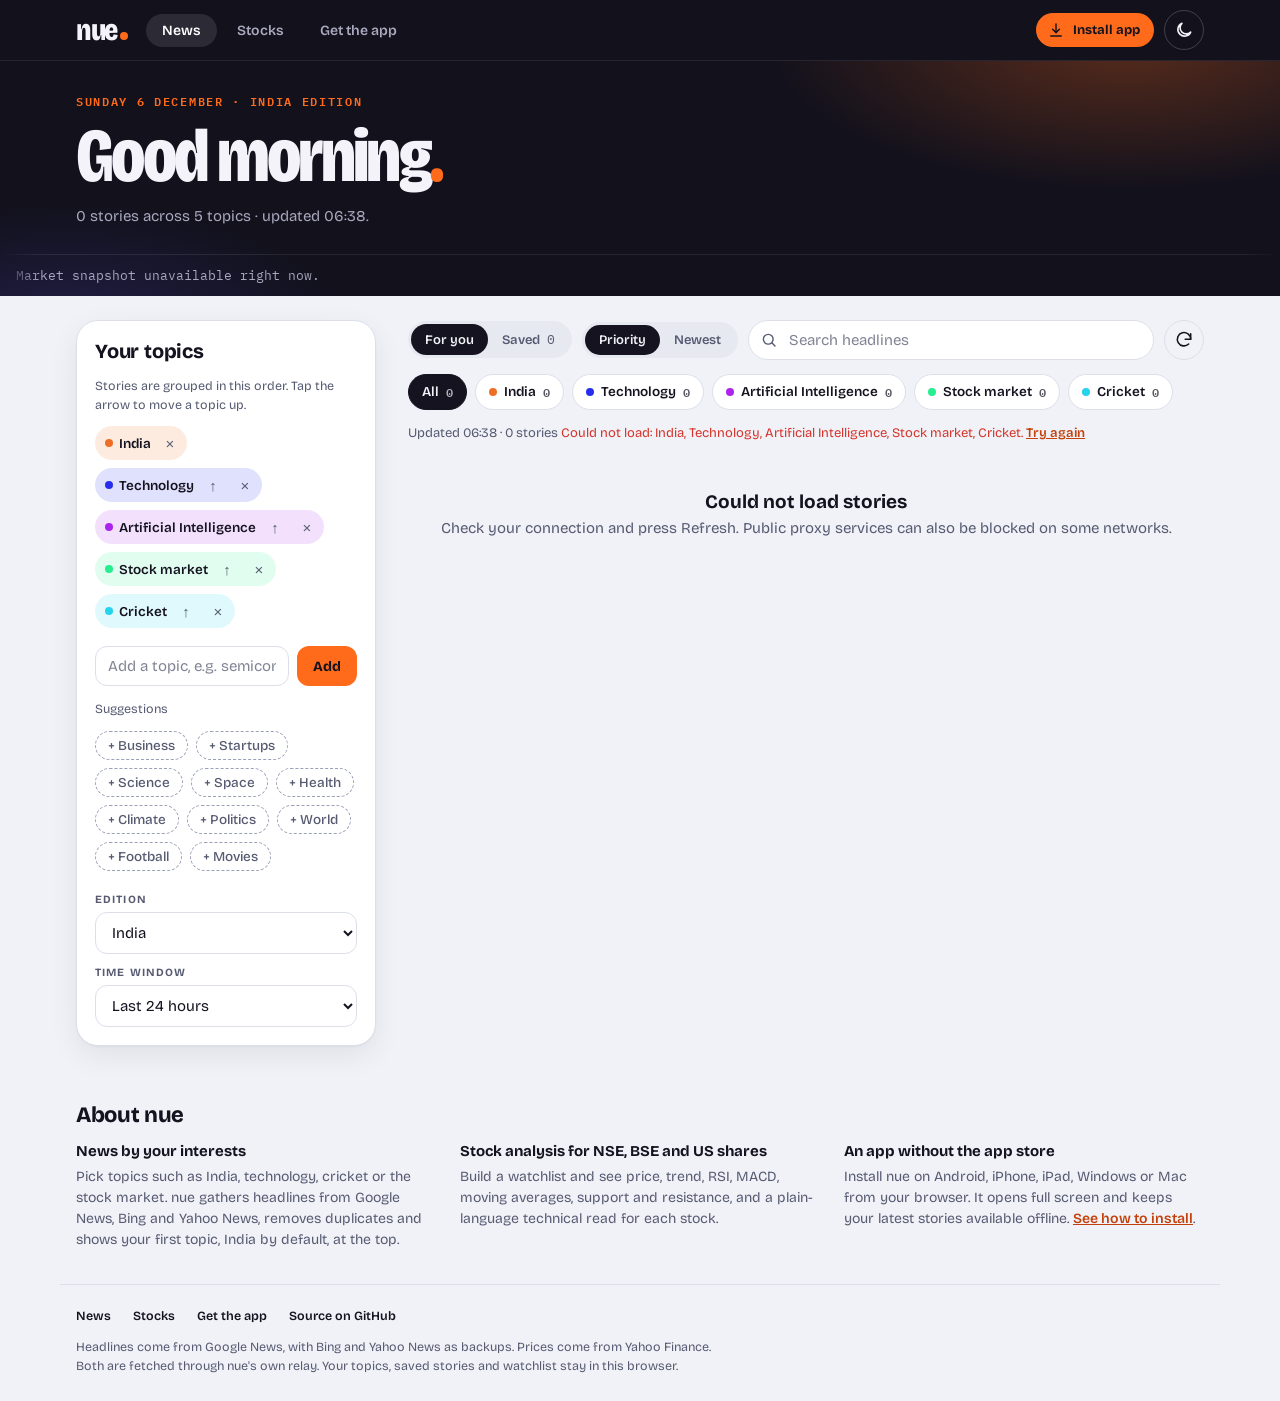
==== commit e82f675b: "SEO: meta, Open Graph, JSON-LD, sitemap, robots, social image, about text Co-Authored-By: Claude Son" ====
--- a/index.html
+++ b/index.html
@@ -3,8 +3,28 @@
 <head>
 <meta charset="utf-8">
 <meta name="viewport" content="width=device-width,initial-scale=1,viewport-fit=cover">
-<title>nue</title>
-<meta name="description" content="nue: daily news built around your interests, India first, with a stock watchlist and technical analysis.">
+<title>nue: personalised news app for India with stock analysis</title>
+<meta name="description" content="nue is a free news app that follows your interests, with India stories first. Add a stock watchlist with RSI, MACD and trend analysis for NSE, BSE and US shares. Installs on phones, tablets and desktop.">
+<meta name="keywords" content="nue, nue app, personalised news, India news app, daily news by interest, stock analysis, NSE BSE watchlist, Nifty Sensex, technical analysis, RSI MACD, installable web app, PWA">
+<meta name="author" content="Kunal Urkude">
+<meta name="robots" content="index, follow, max-image-preview:large, max-snippet:-1">
+<link rel="canonical" href="https://kunalurkude.github.io/nue/">
+<meta name="application-name" content="nue">
+<meta property="og:type" content="website">
+<meta property="og:site_name" content="nue">
+<meta property="og:locale" content="en_IN">
+<meta property="og:title" content="nue: personalised news app for India with stock analysis">
+<meta property="og:description" content="News that follows your interests, India first, plus a stock watchlist with technical analysis. Free, installable, works offline.">
+<meta property="og:url" content="https://kunalurkude.github.io/nue/">
+<meta property="og:image" content="https://kunalurkude.github.io/nue/icons/og-image.png">
+<meta property="og:image:width" content="1200">
+<meta property="og:image:height" content="630">
+<meta property="og:image:alt" content="nue: news that follows your interests, India first, with stock analysis">
+<meta name="twitter:card" content="summary_large_image">
+<meta name="twitter:title" content="nue: personalised news app for India with stock analysis">
+<meta name="twitter:description" content="News that follows your interests, India first, plus a stock watchlist with technical analysis.">
+<meta name="twitter:image" content="https://kunalurkude.github.io/nue/icons/og-image.png">
+<link rel="sitemap" type="application/xml" href="sitemap.xml">
 <meta name="theme-color" content="#12111C">
 <link rel="manifest" href="manifest.webmanifest">
 <link rel="icon" href="icons/favicon.svg" type="image/svg+xml">
@@ -17,6 +37,7 @@
 <link rel="preconnect" href="https://fonts.gstatic.com" crossorigin>
 <link rel="stylesheet" href="https://fonts.googleapis.com/css2?family=Bricolage+Grotesque:opsz,wdth,wght@12..96,75..100,300..800&family=IBM+Plex+Mono:wght@400;500&display=swap">
 <link rel="stylesheet" href="style.css">
+<script type="application/ld+json">{"@context": "https://schema.org", "@graph": [{"@type": "WebSite", "@id": "https://kunalurkude.github.io/nue/#site", "url": "https://kunalurkude.github.io/nue/", "name": "nue", "inLanguage": "en-IN", "description": "Personalised news with India first, plus stock analysis."}, {"@type": "WebApplication", "@id": "https://kunalurkude.github.io/nue/#app", "name": "nue", "url": "https://kunalurkude.github.io/nue/", "applicationCategory": "NewsApplication", "operatingSystem": "Any (Android, iOS, Windows, macOS, Linux)", "browserRequirements": "Requires JavaScript", "isAccessibleForFree": true, "offers": {"@type": "Offer", "price": "0", "priceCurrency": "INR"}, "author": {"@type": "Person", "name": "Kunal Urkude", "url": "https://github.com/kunalurkude"}, "image": "https://kunalurkude.github.io/nue/icons/og-image.png", "featureList": ["News grouped by your interests with India first", "Stock watchlist for NSE, BSE and US shares", "RSI, MACD, moving average and trend analysis", "Installs on phones, tablets and desktop", "Works offline"]}, {"@type": "FAQPage", "mainEntity": [{"@type": "Question", "name": "How do I install nue on my phone or tablet?", "acceptedAnswer": {"@type": "Answer", "text": "On Android, open nue in Chrome and tap Install app. On iPhone and iPad, open nue in Safari, tap Share, then Add to Home Screen."}}, {"@type": "Question", "name": "Is nue free?", "acceptedAnswer": {"@type": "Answer", "text": "Yes. nue is free, needs no account and keeps your topics and watchlist on your own device."}}, {"@type": "Question", "name": "Where do the news and prices come from?", "acceptedAnswer": {"@type": "Answer", "text": "Headlines come from Google News with Bing and Yahoo News as backups. Prices come from Yahoo Finance."}}, {"@type": "Question", "name": "Is the stock analysis investment advice?", "acceptedAnswer": {"@type": "Answer", "text": "No. The technical read uses price history only and is for information, not investment advice."}}]}]}</script>
 <script>
   // Apply a saved theme before first paint to avoid a flash.
   try { var t = JSON.parse(localStorage.getItem('nue.theme')); if (t === 'dark' || t === 'light') document.documentElement.setAttribute('data-theme', t); } catch (e) {}
@@ -24,6 +45,7 @@
 </head>
 <body>
 
+<noscript><p style="padding:16px;font:16px system-ui;background:#fff3cd;color:#222">nue needs JavaScript to load your news and prices. Please enable it in your browser.</p></noscript>
 <div class="net" id="net" hidden role="status">You are offline. Showing the last stories and prices nue saved.</div>
 <div class="ptr" id="ptr" aria-hidden="true"></div>
 
@@ -45,7 +67,8 @@
 <section class="hero" aria-label="Today">
   <div class="wrap hero-in">
     <p class="hero-kicker" id="heroKicker"></p>
-    <h1 class="hero-title" id="heroTitle">Good morning.</h1>
+    <h1 class="sr">nue: personalised news app for India with stock analysis</h1>
+    <p class="hero-title" id="heroTitle">Good morning.</p>
     <p class="hero-sub" id="heroSub"></p>
   </div>
   <div class="ticker" id="ticker" aria-label="Market snapshot">
@@ -217,6 +240,15 @@
 
 </main>
 
+
+<section class="wrap about" aria-labelledby="aboutH">
+  <h2 id="aboutH">About nue</h2>
+  <div class="about-grid">
+    <div><h3>News by your interests</h3><p>Pick topics such as India, technology, cricket or the stock market. nue gathers headlines from Google News, Bing and Yahoo News, removes duplicates and shows your first topic, India by default, at the top.</p></div>
+    <div><h3>Stock analysis for NSE, BSE and US shares</h3><p>Build a watchlist and see price, trend, RSI, MACD, moving averages, support and resistance, and a plain-language technical read for each stock.</p></div>
+    <div><h3>An app without the app store</h3><p>Install nue on Android, iPhone, iPad, Windows or Mac from your browser. It opens full screen and keeps your latest stories available offline. <a href="#install">See how to install</a>.</p></div>
+  </div>
+</section>
 <footer class="wrap foot">
   <nav class="foot-links" aria-label="Footer"><a href="#news">News</a><a href="#stocks">Stocks</a><a href="#install">Get the app</a><a href="https://github.com/kunalurkude/nue" target="_blank" rel="noopener noreferrer">Source on GitHub</a></nav>
   <p>Headlines come from Google News, with Bing and Yahoo News as backups. Prices come from Yahoo Finance. Both are fetched through nue's own relay. Your topics, saved stories and watchlist stay in this browser.</p>
--- a/style.css
+++ b/style.css
@@ -606,3 +606,12 @@
   .skel { animation: none; }
   * { transition-duration: 0.01ms !important; scroll-behavior: auto !important; }
 }
+
+/* about block (also gives search engines readable text) */
+.about { padding-block: 8px 34px; }
+.about h2 { font: 750 22px var(--f-ui); letter-spacing: -0.015em; margin-bottom: 14px; }
+.about-grid { display: grid; grid-template-columns: repeat(3, minmax(0, 1fr)); gap: 24px; }
+.about h3 { font: 700 15px var(--f-ui); margin-bottom: 6px; }
+.about p { font-size: 14px; color: var(--ink-2); }
+.about a { color: var(--accent-text); font-weight: 600; }
+@media (max-width: 760px) { .about { padding-bottom: 8px; } .about-grid { grid-template-columns: minmax(0, 1fr); gap: 16px; } }
